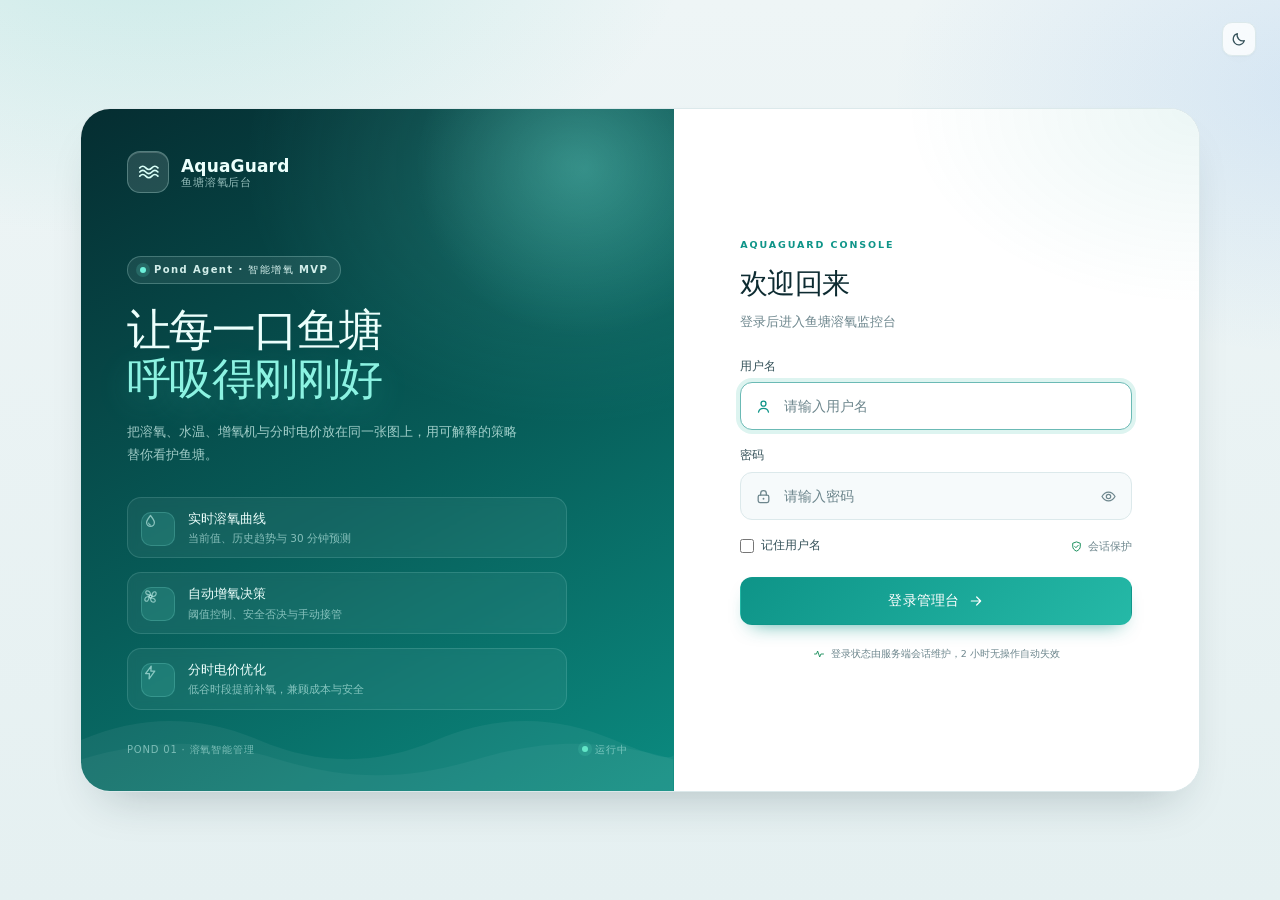
==== src/main/resources/static/login.html @ 3f02ebe0 "chore: baseline before post-login background redesign" ====
<!doctype html>
<html lang="zh-CN" data-theme="light">
<head>
  <meta charset="utf-8">
  <meta name="viewport" content="width=device-width, initial-scale=1">
  <meta name="description" content="AquaGuard 鱼塘溶氧后台管理系统登录">
  <title>登录 · AquaGuard 鱼塘溶氧后台</title>
  <link rel="icon" href="assets/favicon.svg" type="image/svg+xml">
  <link rel="stylesheet" href="assets/app.css">
  <link rel="stylesheet" href="assets/login.css">
</head>
<body class="login-body">
  <svg xmlns="http://www.w3.org/2000/svg" class="svg-sprite" aria-hidden="true">
    <symbol id="i-waves" viewBox="0 0 24 24">
      <path d="M3 7.5c2.2-2.4 4.4-2.4 6.6 0s4.4 2.4 6.6 0 4.4-2.4 6.6 0" fill="none" stroke="currentColor" stroke-width="1.8" stroke-linecap="round"/>
      <path d="M3 12c2.2-2.4 4.4-2.4 6.6 0s4.4 2.4 6.6 0 4.4-2.4 6.6 0" fill="none" stroke="currentColor" stroke-width="1.8" stroke-linecap="round"/>
      <path d="M3 16.5c2.2-2.4 4.4-2.4 6.6 0s4.4 2.4 6.6 0 4.4-2.4 6.6 0" fill="none" stroke="currentColor" stroke-width="1.8" stroke-linecap="round"/>
    </symbol>
    <symbol id="i-droplet" viewBox="0 0 24 24">
      <path d="M12 3.5c3.2 4 5.5 7 5.5 10a5.5 5.5 0 0 1-11 0c0-3 2.3-6 5.5-10Z" fill="none" stroke="currentColor" stroke-width="1.8" stroke-linejoin="round"/>
      <path d="M9.5 14.2a2.6 2.6 0 0 0 2.5 2.7" fill="none" stroke="currentColor" stroke-width="1.6" stroke-linecap="round"/>
    </symbol>
    <symbol id="i-fan" viewBox="0 0 24 24">
      <circle cx="12" cy="12" r="2" fill="none" stroke="currentColor" stroke-width="1.8"/>
      <path d="M12 10c0-4-2.2-6-4.7-6-1.9 0-2.7 2.4-1.3 4.1C7.3 9.6 9.8 10 12 10Z" fill="none" stroke="currentColor" stroke-width="1.7" stroke-linejoin="round"/>
      <path d="M14 12c4 0 6-2.2 6-4.7 0-1.9-2.4-2.7-4.1-1.3C14.4 7.3 14 9.8 14 12Z" fill="none" stroke="currentColor" stroke-width="1.7" stroke-linejoin="round"/>
      <path d="M12 14c0 4 2.2 6 4.7 6 1.9 0 2.7-2.4 1.3-4.1C16.7 14.4 14.2 14 12 14Z" fill="none" stroke="currentColor" stroke-width="1.7" stroke-linejoin="round"/>
      <path d="M10 12c-4 0-6 2.2-6 4.7 0 1.9 2.4 2.7 4.1 1.3C9.6 16.7 10 14.2 10 12Z" fill="none" stroke="currentColor" stroke-width="1.7" stroke-linejoin="round"/>
    </symbol>
    <symbol id="i-bolt" viewBox="0 0 24 24">
      <path d="M13 3 5 13.5h5.5L10 21l8-11h-5.5L13 3Z" fill="none" stroke="currentColor" stroke-width="1.8" stroke-linejoin="round"/>
    </symbol>
    <symbol id="i-shield" viewBox="0 0 24 24">
      <path d="M12 3.5 19 6v5.5c0 4.5-3 7.5-7 9-4-1.5-7-4.5-7-9V6l7-2.5Z" fill="none" stroke="currentColor" stroke-width="1.8" stroke-linejoin="round"/>
      <path d="m8.8 12 2.2 2.2 4.2-4.4" fill="none" stroke="currentColor" stroke-width="1.8" stroke-linecap="round" stroke-linejoin="round"/>
    </symbol>
    <symbol id="i-user" viewBox="0 0 24 24">
      <circle cx="12" cy="8" r="3.5" fill="none" stroke="currentColor" stroke-width="1.8"/>
      <path d="M5 20c.8-3.4 3.6-5.2 7-5.2s6.2 1.8 7 5.2" fill="none" stroke="currentColor" stroke-width="1.8" stroke-linecap="round"/>
    </symbol>
    <symbol id="i-lock" viewBox="0 0 24 24">
      <rect x="4.5" y="10" width="15" height="10.5" rx="2.4" fill="none" stroke="currentColor" stroke-width="1.8"/>
      <path d="M8 10V7.6a4 4 0 0 1 8 0V10" fill="none" stroke="currentColor" stroke-width="1.8" stroke-linecap="round"/>
      <circle cx="12" cy="15.2" r="1.3" fill="currentColor"/>
    </symbol>
    <symbol id="i-eye" viewBox="0 0 24 24">
      <path d="M2.8 12S6.3 5.8 12 5.8 21.2 12 21.2 12 17.7 18.2 12 18.2 2.8 12 2.8 12Z" fill="none" stroke="currentColor" stroke-width="1.7" stroke-linejoin="round"/>
      <circle cx="12" cy="12" r="3.1" fill="none" stroke="currentColor" stroke-width="1.7"/>
    </symbol>
    <symbol id="i-eye-off" viewBox="0 0 24 24">
      <path d="M4 4.5 20 20.5M9.7 6.2A10.6 10.6 0 0 1 12 5.8c5.7 0 9.2 6.2 9.2 6.2a17 17 0 0 1-3.1 3.7M6.4 8.1A17 17 0 0 0 2.8 12S6.3 18.2 12 18.2c1.1 0 2.1-.2 3-.6" fill="none" stroke="currentColor" stroke-width="1.7" stroke-linecap="round" stroke-linejoin="round"/>
      <path d="M9.9 10.1a3.1 3.1 0 0 0 4.1 4.2" fill="none" stroke="currentColor" stroke-width="1.7" stroke-linecap="round"/>
    </symbol>
    <symbol id="i-arrow-right" viewBox="0 0 24 24">
      <path d="M5 12h14M13 6l6 6-6 6" fill="none" stroke="currentColor" stroke-width="1.8" stroke-linecap="round" stroke-linejoin="round"/>
    </symbol>
    <symbol id="i-sun" viewBox="0 0 24 24">
      <circle cx="12" cy="12" r="4" fill="none" stroke="currentColor" stroke-width="1.8"/>
      <path d="M12 2.5v2M12 19.5v2M2.5 12h2M19.5 12h2M5.2 5.2l1.4 1.4M17.4 17.4l1.4 1.4M18.8 5.2l-1.4 1.4M6.6 17.4l-1.4 1.4" fill="none" stroke="currentColor" stroke-width="1.8" stroke-linecap="round"/>
    </symbol>
    <symbol id="i-moon" viewBox="0 0 24 24">
      <path d="M20 14.5A8.5 8.5 0 0 1 9.5 4a8.5 8.5 0 1 0 10.5 10.5Z" fill="none" stroke="currentColor" stroke-width="1.8" stroke-linejoin="round"/>
    </symbol>
    <symbol id="i-alert-triangle" viewBox="0 0 24 24">
      <path d="M12 3.8 21 20H3L12 3.8Z" fill="none" stroke="currentColor" stroke-width="1.8" stroke-linejoin="round"/>
      <path d="M12 9v5" fill="none" stroke="currentColor" stroke-width="1.9" stroke-linecap="round"/>
      <circle cx="12" cy="17" r="1.1" fill="currentColor"/>
    </symbol>
    <symbol id="i-activity" viewBox="0 0 24 24">
      <path d="M3 12h4l2.2-6 4.2 12 2.4-6H21" fill="none" stroke="currentColor" stroke-width="1.8" stroke-linecap="round" stroke-linejoin="round"/>
    </symbol>
  </svg>

  <button class="icon-btn login-theme" id="themeBtn" type="button" aria-label="切换深浅色主题" title="切换主题">
    <svg class="icon"><use href="#i-moon"></use></svg>
  </button>

  <main class="login-shell">
    <section class="login-story" aria-label="AquaGuard 系统简介">
      <div class="story-glow" aria-hidden="true"></div>
      <div class="story-bubbles" aria-hidden="true">
        <span></span><span></span><span></span><span></span><span></span>
      </div>

      <div class="story-brand">
        <div class="story-mark"><svg class="icon"><use href="#i-waves"></use></svg></div>
        <div class="story-brand-text">
          <strong>AquaGuard</strong>
          <span>鱼塘溶氧后台</span>
        </div>
      </div>

      <div class="story-copy">
        <span class="story-eyebrow"><span class="story-dot"></span>Pond Agent · 智能增氧 MVP</span>
        <h1>让每一口鱼塘<br><em>呼吸得刚刚好</em></h1>
        <p class="story-lead">把溶氧、水温、增氧机与分时电价放在同一张图上，用可解释的策略替你看护鱼塘。</p>

        <ul class="story-features">
          <li>
            <span class="feature-ico"><svg class="icon"><use href="#i-droplet"></use></svg></span>
            <div><strong>实时溶氧曲线</strong><span>当前值、历史趋势与 30 分钟预测</span></div>
          </li>
          <li>
            <span class="feature-ico"><svg class="icon"><use href="#i-fan"></use></svg></span>
            <div><strong>自动增氧决策</strong><span>阈值控制、安全否决与手动接管</span></div>
          </li>
          <li>
            <span class="feature-ico"><svg class="icon"><use href="#i-bolt"></use></svg></span>
            <div><strong>分时电价优化</strong><span>低谷时段提前补氧，兼顾成本与安全</span></div>
          </li>
        </ul>
      </div>

      <div class="story-foot">
        <span>POND 01 · 溶氧智能管理</span>
        <span class="story-status"><span class="dot"></span>运行中</span>
      </div>

      <svg class="story-wave" viewBox="0 0 600 160" preserveAspectRatio="none" aria-hidden="true">
        <path d="M0 92c60-34 120-34 180 0s120 34 180 0 120-34 180 0 60 20 60 20v48H0Z" fill="rgba(255,255,255,0.055)"/>
        <path d="M0 118c70-28 130-28 200 0s130 28 200 0 130-28 200 0v42H0Z" fill="rgba(255,255,255,0.045)"/>
      </svg>
    </section>

    <section class="login-panel" aria-label="登录表单">
      <div class="login-card">
        <div class="login-card-head">
          <div class="login-mini-mark"><svg class="icon"><use href="#i-waves"></use></svg></div>
          <span class="login-eyebrow">AQUAGUARD CONSOLE</span>
          <h2>欢迎回来</h2>
          <p>登录后进入鱼塘溶氧监控台</p>
        </div>

        <div class="login-alert" id="loginAlert" role="alert" hidden>
          <svg class="icon" aria-hidden="true"><use href="#i-alert-triangle"></use></svg>
          <span id="loginAlertText"></span>
        </div>

        <form id="loginForm" novalidate>
          <label class="login-field" for="username">
            <span class="login-label">用户名</span>
            <span class="login-input">
              <svg class="icon" aria-hidden="true"><use href="#i-user"></use></svg>
              <input id="username" name="username" type="text" maxlength="32"
                     autocomplete="username" placeholder="请输入用户名" spellcheck="false" required>
            </span>
          </label>

          <label class="login-field" for="password">
            <span class="login-label">密码</span>
            <span class="login-input">
              <svg class="icon" aria-hidden="true"><use href="#i-lock"></use></svg>
              <input id="password" name="password" type="password" maxlength="64"
                     autocomplete="current-password" placeholder="请输入密码" required>
              <button class="pwd-toggle" id="pwdToggle" type="button"
                      aria-label="显示密码" aria-pressed="false" title="显示密码">
                <svg class="icon"><use href="#i-eye"></use></svg>
              </button>
            </span>
          </label>

          <div class="login-options">
            <label class="login-remember">
              <input id="rememberUser" type="checkbox">
              <span>记住用户名</span>
            </label>
            <span class="login-secure"><svg class="icon"><use href="#i-shield"></use></svg>会话保护</span>
          </div>

          <button class="btn primary login-submit" id="loginBtn" type="submit">
            <span class="login-submit-text">登录管理台</span>
            <svg class="icon login-submit-arrow" aria-hidden="true"><use href="#i-arrow-right"></use></svg>
          </button>
        </form>

        <p class="login-foot">
          <svg class="icon"><use href="#i-activity"></use></svg>
          登录状态由服务端会话维护，2 小时无操作自动失效
        </p>
      </div>
    </section>
  </main>

  <script src="assets/api.js"></script>
  <script src="assets/ui.js"></script>
  <script src="assets/login.js"></script>
</body>
</html>
---- src/main/resources/static/assets/app.css ----
/* ==========================================================================
   AquaGuard · 鱼塘溶氧后台管理系统
   自包含样式：无外部字体 / 图标库依赖
   ========================================================================== */

:root {
  --bg: #eef5f6;
  --bg-deep: #e5f0f1;
  --surface: #ffffff;
  --surface-2: #f6fafb;
  --surface-3: #edf5f6;
  --border: #dce9eb;
  --border-strong: #c9dde0;
  --ink: #0d2b31;
  --ink-2: #35525a;
  --muted: #6d868d;
  --primary: #0e9488;
  --primary-strong: #08766c;
  --primary-soft: #ddf4f0;
  --accent: #25b9a7;
  --on-primary: #ffffff;
  --info: #2f7fe0;
  --info-soft: #e5effd;
  --success: #178d5a;
  --success-soft: #e2f5ea;
  --warning: #c97b0c;
  --warning-soft: #fdf0d9;
  --danger: #d33b3b;
  --danger-soft: #fde8e8;
  --violet: #6d63e0;
  --violet-soft: #ecebfd;
  --topbar: rgba(238, 245, 246, 0.84);
  --shadow-sm: 0 1px 2px rgba(13, 43, 49, 0.04), 0 8px 22px -14px rgba(13, 43, 49, 0.18);
  --shadow-md: 0 24px 48px -24px rgba(13, 43, 49, 0.28);
  --radius-lg: 20px;
  --radius-md: 14px;
  --radius-sm: 10px;
  --sidebar-w: 248px;
  --chart-grid: #e6eff0;
  --chart-axis: #8ba4aa;
  --chart-history: #0f9f92;
  --chart-history-fill: rgba(15, 159, 146, 0.16);
  --chart-prediction: #4b7bec;
  --chart-floor: #df5252;
  --chart-on: #dd9a2e;
  --chart-off: #2a9f70;
  --chart-now: #103a41;
  --aerator-band: rgba(15, 159, 146, 0.07);
  --price-peak: #df5252;
  --price-flat: #dd9a2e;
  --price-valley: #2a9f70;
  font-synthesis: none;
}

[data-theme="dark"] {
  --bg: #06171c;
  --bg-deep: #041216;
  --surface: #0c242a;
  --surface-2: #102c33;
  --surface-3: #14343c;
  --border: #1c3a42;
  --border-strong: #274952;
  --ink: #e7f3f4;
  --ink-2: #b8d0d4;
  --muted: #8daab0;
  --primary: #31c4b3;
  --primary-strong: #63ded0;
  --primary-soft: rgba(49, 196, 179, 0.14);
  --accent: #46d8c5;
  --on-primary: #04231f;
  --info: #7aa6ff;
  --info-soft: rgba(79, 124, 236, 0.16);
  --success: #48cf8c;
  --success-soft: rgba(56, 190, 123, 0.14);
  --warning: #f0b04a;
  --warning-soft: rgba(224, 158, 44, 0.15);
  --danger: #f47171;
  --danger-soft: rgba(226, 82, 82, 0.16);
  --violet: #a89eff;
  --violet-soft: rgba(115, 103, 232, 0.18);
  --topbar: rgba(6, 23, 28, 0.82);
  --shadow-sm: 0 1px 2px rgba(0, 0, 0, 0.2), 0 10px 26px -16px rgba(0, 0, 0, 0.7);
  --shadow-md: 0 26px 52px -24px rgba(0, 0, 0, 0.85);
  --chart-grid: #1a363d;
  --chart-axis: #6f8d94;
  --chart-history: #3ac9b8;
  --chart-history-fill: rgba(58, 201, 184, 0.18);
  --chart-prediction: #7ea5ff;
  --chart-floor: #f47171;
  --chart-on: #f1b85a;
  --chart-off: #4dd696;
  --chart-now: #d8ecee;
  --aerator-band: rgba(58, 201, 184, 0.08);
  --price-peak: #f47171;
  --price-flat: #f1b85a;
  --price-valley: #4dd696;
}

* { box-sizing: border-box; }

html { scroll-behavior: smooth; }

body {
  margin: 0;
  min-height: 100vh;
  color: var(--ink);
  background:
    radial-gradient(1100px 520px at 8% -12%, rgba(37, 185, 167, 0.14), transparent 62%),
    radial-gradient(900px 480px at 108% 4%, rgba(47, 127, 224, 0.09), transparent 58%),
    var(--bg);
  font-family: "Inter", "Segoe UI", "PingFang SC", "Hiragino Sans GB", "Microsoft YaHei", system-ui, sans-serif;
  font-size: 14px;
  line-height: 1.55;
  -webkit-font-smoothing: antialiased;
  text-rendering: optimizeLegibility;
}

[data-theme="dark"] body {
  background:
    radial-gradient(1100px 540px at 6% -14%, rgba(49, 196, 179, 0.14), transparent 60%),
    radial-gradient(900px 480px at 108% 2%, rgba(78, 111, 220, 0.12), transparent 58%),
    var(--bg);
}

h1, h2, h3, h4, p { margin: 0; }
a { color: inherit; }
button, input, select, textarea { font: inherit; color: inherit; }
button { cursor: pointer; }

.svg-sprite { position: absolute; width: 0; height: 0; overflow: hidden; }
.icon { width: 18px; height: 18px; flex: none; display: block; }

::selection { background: var(--primary-soft); color: var(--primary-strong); }

:focus-visible {
  outline: 2px solid var(--primary);
  outline-offset: 2px;
}

/* --------------------------------------------------------------------------
   布局：侧边栏 / 顶栏 / 页面
   -------------------------------------------------------------------------- */

.app { min-height: 100vh; }

.main {
  margin-left: var(--sidebar-w);
  min-height: 100vh;
  display: flex;
  flex-direction: column;
}

.sidebar {
  position: fixed;
  inset: 0 auto 0 0;
  z-index: 40;
  width: var(--sidebar-w);
  display: flex;
  flex-direction: column;
  padding: 22px 15px 18px;
  color: #c8e2e5;
  background:
    radial-gradient(420px 260px at 16% 0%, rgba(37, 185, 167, 0.22), transparent 62%),
    linear-gradient(180deg, #072c34 0%, #082229 55%, #061b21 100%);
  border-right: 1px solid rgba(255, 255, 255, 0.05);
  overflow: hidden;
}

.sidebar::after {
  content: "";
  position: absolute;
  left: -70px;
  right: -70px;
  bottom: -150px;
  height: 260px;
  border-radius: 50%;
  background: radial-gradient(closest-side, rgba(37, 185, 167, 0.16), transparent);
  pointer-events: none;
}

.brand {
  display: flex;
  align-items: center;
  gap: 11px;
  padding: 0 8px 20px;
}

.brand-mark {
  width: 42px;
  height: 42px;
  border-radius: 13px;
  display: grid;
  place-items: center;
  color: #062b31;
  background: linear-gradient(140deg, #67e5d5, #17b9a5 55%, #08867e);
  box-shadow: 0 12px 24px -12px rgba(37, 185, 167, 0.85), inset 0 1px 0 rgba(255, 255, 255, 0.45);
}

.brand-mark .icon { width: 24px; height: 24px; }

.brand-text { display: flex; flex-direction: column; line-height: 1.25; }
.brand-text strong { font-size: 16px; letter-spacing: 0.01em; color: #f2fcfd; }
.brand-text span { font-size: 11px; color: #7fa4ab; letter-spacing: 0.08em; }

.pond-chip {
  display: flex;
  align-items: center;
  gap: 10px;
  margin: 0 4px 20px;
  padding: 11px 12px;
  border-radius: 13px;
  background: rgba(255, 255, 255, 0.055);
  border: 1px solid rgba(255, 255, 255, 0.07);
}

.pond-chip > div { display: flex; flex-direction: column; min-width: 0; line-height: 1.35; }
.pond-chip strong { font-size: 12.5px; color: #eafafa; font-weight: 650; }
.pond-chip span:last-child { font-size: 10.5px; color: #7fa4ab; }

.pond-pulse {
  width: 8px;
  height: 8px;
  flex: none;
  border-radius: 50%;
  background: #3ee0c7;
  box-shadow: 0 0 0 4px rgba(62, 224, 199, 0.13);
  animation: breathe 2.6s ease-in-out infinite;
}

.nav { display: flex; flex-direction: column; gap: 3px; }
.nav-label {
  padding: 15px 12px 6px;
  font-size: 10px;
  font-weight: 700;
  letter-spacing: 0.18em;
  text-transform: uppercase;
  color: #5f858c;
}
.nav-label:first-child { padding-top: 2px; }

.nav-item {
  position: relative;
  display: flex;
  align-items: center;
  gap: 11px;
  padding: 9px 12px;
  border-radius: 11px;
  color: #a7c7cc;
  font-size: 13px;
  font-weight: 550;
  text-decoration: none;
  transition: background 0.18s ease, color 0.18s ease, transform 0.18s ease;
}

.nav-item .icon { width: 17px; height: 17px; opacity: 0.9; }

.nav-item:hover { background: rgba(255, 255, 255, 0.055); color: #f0fbfc; }

.nav-item.active {
  color: #ffffff;
  background: linear-gradient(90deg, rgba(37, 185, 167, 0.26), rgba(37, 185, 167, 0.07));
  box-shadow: inset 0 0 0 1px rgba(82, 226, 208, 0.13);
}

.nav-item.active::before {
  content: "";
  position: absolute;
  left: -15px;
  top: 50%;
  width: 3px;
  height: 20px;
  border-radius: 0 4px 4px 0;
  background: linear-gradient(180deg, #5be7d6, #10a496);
  transform: translateY(-50%);
  box-shadow: 0 0 12px rgba(91, 231, 214, 0.7);
}

.nav-badge {
  margin-left: auto;
  min-width: 20px;
  padding: 1px 6px;
  border-radius: 999px;
  background: #e25353;
  color: #fff;
  font-size: 10px;
  font-weight: 800;
  text-align: center;
  line-height: 18px;
  box-shadow: 0 4px 10px -4px rgba(226, 83, 83, 0.9);
}

.sidebar-foot {
  margin-top: auto;
  padding: 18px 8px 0;
  display: flex;
  flex-direction: column;
  gap: 12px;
}

.sidebar-note {
  display: flex;
  gap: 9px;
  align-items: flex-start;
  padding: 11px;
  border-radius: 12px;
  background: rgba(255, 255, 255, 0.04);
  border: 1px solid rgba(255, 255, 255, 0.06);
  color: #7fa4ab;
  font-size: 10.5px;
  line-height: 1.5;
}
.sidebar-note .icon { width: 15px; height: 15px; color: #3ec7b6; margin-top: 1px; }

.version { color: #52747b; font-size: 10px; letter-spacing: 0.06em; padding-left: 2px; }

.sidebar-scrim {
  position: fixed;
  inset: 0;
  z-index: 35;
  background: rgba(3, 18, 22, 0.55);
  backdrop-filter: blur(2px);
}

.topbar {
  position: sticky;
  top: 0;
  z-index: 30;
  display: flex;
  align-items: center;
  gap: 16px;
  min-height: 64px;
  padding: 12px 28px;
  background: var(--topbar);
  backdrop-filter: blur(18px) saturate(1.2);
  border-bottom: 1px solid var(--border);
}

.menu-btn { display: none; }

.topbar-loc { display: flex; flex-direction: column; gap: 1px; min-width: 0; }
.topbar-eyebrow {
  font-size: 9.5px;
  font-weight: 800;
  letter-spacing: 0.2em;
  color: var(--primary);
  line-height: 1.2;
}
.topbar-loc strong { font-size: 14px; font-weight: 650; letter-spacing: -0.005em; white-space: nowrap; }

.topbar-status {
  margin-left: auto;
  display: flex;
  align-items: center;
  gap: 8px;
  min-width: 0;
}

.conn-pill,
.top-pill {
  display: inline-flex;
  align-items: center;
  gap: 7px;
  height: 32px;
  padding: 0 11px;
  border-radius: 999px;
  border: 1px solid var(--border);
  background: color-mix(in srgb, var(--surface) 82%, transparent);
  color: var(--ink-2);
  font-size: 11.5px;
  font-weight: 600;
  white-space: nowrap;
}

.conn-pill .dot,
.top-pill .dot {
  width: 7px;
  height: 7px;
  border-radius: 50%;
  background: var(--muted);
  transition: background 0.2s, box-shadow 0.2s;
}

.conn-pill.online .dot {
  background: var(--success);
  box-shadow: 0 0 0 4px var(--success-soft);
  animation: breathe 2.4s ease-in-out infinite;
}
.conn-pill.offline { border-color: color-mix(in srgb, var(--danger) 35%, var(--border)); color: var(--danger); }
.conn-pill.offline .dot { background: var(--danger); box-shadow: 0 0 0 4px var(--danger-soft); }

.top-pill .icon { width: 14px; height: 14px; color: var(--muted); }
.top-pill.aerator.on .dot { background: var(--primary); box-shadow: 0 0 0 4px var(--primary-soft); }
.top-pill.aerator.off .dot { background: var(--muted); box-shadow: none; }
.top-pill.paused { color: var(--warning); border-color: color-mix(in srgb, var(--warning) 28%, var(--border)); }

.operator-field {
  display: flex;
  align-items: center;
  gap: 7px;
  height: 32px;
  padding: 0 4px 0 10px;
  border-radius: 999px;
  border: 1px solid var(--border);
  background: color-mix(in srgb, var(--surface) 82%, transparent);
}
.operator-field .icon { width: 14px; height: 14px; color: var(--muted); }
.operator-field input {
  width: 74px;
  height: 24px;
  border: 0;
  outline: none;
  background: transparent;
  font-size: 11.5px;
  font-weight: 650;
  color: var(--ink);
}

.user-chip {
  display: flex;
  align-items: center;
  gap: 8px;
  height: 34px;
  max-width: 168px;
  padding: 0 10px 0 5px;
  border-radius: 999px;
  border: 1px solid var(--border);
  background: color-mix(in srgb, var(--surface) 82%, transparent);
}

.user-avatar {
  display: grid;
  place-items: center;
  flex: none;
  width: 24px;
  height: 24px;
  border-radius: 50%;
  background: linear-gradient(135deg, var(--primary), var(--accent));
  color: #fff;
  font-size: 10.5px;
  font-weight: 800;
  letter-spacing: 0.02em;
  box-shadow: 0 2px 6px -2px color-mix(in srgb, var(--primary) 70%, transparent);
}

.user-meta {
  display: flex;
  flex-direction: column;
  min-width: 0;
  line-height: 1.16;
}

.user-meta strong {
  font-size: 11px;
  font-weight: 700;
  color: var(--ink);
  overflow: hidden;
  text-overflow: ellipsis;
  white-space: nowrap;
}

.user-meta span {
  font-size: 9px;
  font-weight: 600;
  color: var(--muted);
  letter-spacing: 0.02em;
  overflow: hidden;
  text-overflow: ellipsis;
  white-space: nowrap;
}

.logout-btn:hover {
  color: var(--danger);
  border-color: color-mix(in srgb, var(--danger) 35%, var(--border));
  background: var(--danger-soft);
}

.icon-btn {
  display: inline-grid;
  place-items: center;
  width: 34px;
  height: 34px;
  border-radius: 10px;
  border: 1px solid var(--border);
  background: color-mix(in srgb, var(--surface) 82%, transparent);
  color: var(--ink-2);
  transition: background 0.16s, color 0.16s, transform 0.16s, border-color 0.16s;
}
.icon-btn:hover { background: var(--surface); color: var(--primary-strong); border-color: var(--border-strong); transform: translateY(-1px); }
.icon-btn .icon { width: 16px; height: 16px; }

.pages {
  width: 100%;
  max-width: 1520px;
  margin: 0 auto;
  padding: 26px 28px 48px;
  flex: 1;
}

.view { display: none; animation: viewIn 0.28s ease both; }
.view.active { display: block; }

/* --------------------------------------------------------------------------
   通用组件
   -------------------------------------------------------------------------- */

.icon { vertical-align: middle; }
.muted { color: var(--muted); }
.tiny { font-size: 11px; }
.small { font-size: 12px; }
.full { width: 100%; }
.dot-sep { color: var(--border-strong); padding: 0 4px; }

.text-link {
  display: inline-flex;
  align-items: center;
  gap: 3px;
  font-size: 11.5px;
  font-weight: 650;
  color: var(--primary-strong);
  text-decoration: none;
  white-space: nowrap;
}
.text-link:hover { text-decoration: underline; text-underline-offset: 3px; }

.eyebrow {
  display: inline-flex;
  align-items: center;
  gap: 7px;
  font-size: 10px;
  font-weight: 800;
  letter-spacing: 0.18em;
  text-transform: uppercase;
  color: var(--primary);
  margin-bottom: 7px;
}
.eyebrow::before {
  content: "";
  width: 18px;
  height: 1.5px;
  border-radius: 2px;
  background: linear-gradient(90deg, var(--primary), transparent);
}

.page-head {
  display: flex;
  align-items: flex-end;
  justify-content: space-between;
  gap: 18px;
  flex-wrap: wrap;
  margin-bottom: 20px;
}

.page-head h1 {
  font-size: clamp(22px, 2.4vw, 28px);
  font-weight: 720;
  letter-spacing: -0.025em;
  line-height: 1.18;
}

.page-sub { margin-top: 5px; color: var(--muted); font-size: 12.5px; }

.page-actions { display: flex; align-items: center; gap: 9px; flex-wrap: wrap; }

.inline-field { display: inline-flex; align-items: center; gap: 7px; font-size: 11.5px; color: var(--muted); }
.mini-field { display: inline-flex; align-items: center; gap: 6px; font-size: 11px; color: var(--muted); white-space: nowrap; }

.card {
  background: var(--surface);
  border: 1px solid var(--border);
  border-radius: var(--radius-lg);
  box-shadow: var(--shadow-sm);
  padding: 20px;
  min-width: 0;
}

.card-head {
  display: flex;
  align-items: flex-start;
  justify-content: space-between;
  gap: 14px;
  margin-bottom: 15px;
}
.card-head h3, .card h3 { font-size: 14px; font-weight: 680; letter-spacing: -0.005em; }
.card-head p { margin-top: 2px; color: var(--muted); font-size: 11.5px; }
.card-title { min-width: 0; }

.loading-card,
.error-card {
  display: grid;
  place-items: center;
  gap: 12px;
  min-height: 260px;
  padding: 32px;
  text-align: center;
  color: var(--muted);
  background: var(--surface);
  border: 1px solid var(--border);
  border-radius: var(--radius-lg);
  box-shadow: var(--shadow-sm);
  font-size: 13px;
}
.error-card { color: var(--danger); }
.spinner {
  width: 26px;
  height: 26px;
  border-radius: 50%;
  border: 2.5px solid var(--border);
  border-top-color: var(--primary);
  animation: spin 0.8s linear infinite;
}
.spinner-sm {
  width: 13px;
  height: 13px;
  border-width: 2px;
  border-top-color: currentColor;
  opacity: 0.85;
}

/* Badge */
.badge {
  display: inline-flex;
  align-items: center;
  gap: 5px;
  padding: 2.5px 8px;
  border-radius: 999px;
  font-size: 10.5px;
  font-weight: 750;
  letter-spacing: 0.01em;
  line-height: 1.5;
  white-space: nowrap;
}
.badge.neutral { background: var(--surface-3); color: var(--muted); }
.badge.good { background: var(--success-soft); color: var(--success); }
.badge.warn { background: var(--warning-soft); color: var(--warning); }
.badge.danger { background: var(--danger-soft); color: var(--danger); }
.badge.info { background: var(--info-soft); color: var(--info); }
.badge.violet { background: var(--violet-soft); color: var(--violet); }
.badge.peak { background: color-mix(in srgb, var(--price-peak) 14%, transparent); color: var(--price-peak); }
.badge.flat { background: color-mix(in srgb, var(--price-flat) 15%, transparent); color: var(--price-flat); }
.badge.valley { background: color-mix(in srgb, var(--price-valley) 14%, transparent); color: var(--price-valley); }

/* Buttons */
.btn {
  display: inline-flex;
  align-items: center;
  justify-content: center;
  gap: 7px;
  min-height: 36px;
  padding: 8px 14px;
  border-radius: var(--radius-sm);
  border: 1px solid transparent;
  background: transparent;
  color: var(--ink-2);
  font-size: 12.5px;
  font-weight: 680;
  line-height: 1;
  text-decoration: none;
  white-space: nowrap;
  transition: background 0.16s, border-color 0.16s, color 0.16s, transform 0.16s, box-shadow 0.16s;
}
.btn .icon { width: 15px; height: 15px; }
.btn:hover { transform: translateY(-1px); }
.btn:active { transform: translateY(0); }
.btn:disabled { opacity: 0.55; cursor: not-allowed; transform: none !important; box-shadow: none; }

.btn.primary {
  color: var(--on-primary);
  background: linear-gradient(135deg, var(--primary), var(--accent));
  box-shadow: 0 10px 20px -12px color-mix(in srgb, var(--primary) 85%, transparent);
}
.btn.primary:hover { filter: brightness(1.045); box-shadow: 0 12px 24px -12px color-mix(in srgb, var(--primary) 90%, transparent); }

.btn.ghost { background: var(--surface); border-color: var(--border-strong); color: var(--ink-2); }
.btn.ghost:hover { border-color: var(--primary); color: var(--primary-strong); }

.btn.soft { background: var(--primary-soft); color: var(--primary-strong); }
.btn.soft:hover { background: color-mix(in srgb, var(--primary-soft) 70%, var(--primary) 8%); }

.btn.danger { background: var(--danger); color: #fff; }
.btn.danger:hover { filter: brightness(1.03); }
.btn.danger-ghost { background: var(--danger-soft); color: var(--danger); }
.btn.danger-ghost:hover { border-color: color-mix(in srgb, var(--danger) 30%, transparent); }

.btn.sm { min-height: 29px; padding: 5px 9px; font-size: 11px; border-radius: 8px; }
.btn.sm .icon { width: 13px; height: 13px; }
.btn.lg { min-height: 44px; padding: 11px 20px; font-size: 13.5px; border-radius: 12px; }

/* Inputs */
.field { display: flex; flex-direction: column; gap: 6px; min-width: 0; }
.field > label, .field > span:first-child {
  font-size: 11.5px;
  font-weight: 680;
  color: var(--ink-2);
}
.field-hint { font-size: 10.5px; color: var(--muted); line-height: 1.5; }
.field-hint.error { color: var(--danger); font-weight: 600; }

.input {
  width: 100%;
  height: 38px;
  padding: 0 11px;
  border: 1px solid var(--border-strong);
  border-radius: var(--radius-sm);
  background: var(--surface);
  color: var(--ink);
  font-size: 12.5px;
  outline: none;
  transition: border-color 0.16s, box-shadow 0.16s, background 0.16s;
}
.input:hover { border-color: color-mix(in srgb, var(--primary) 38%, var(--border-strong)); }
.input:focus { border-color: var(--primary); box-shadow: 0 0 0 3px var(--primary-soft); }
.input:disabled { background: var(--surface-3); color: var(--muted); cursor: not-allowed; }
.input.compact { height: 31px; padding: 0 9px; font-size: 11.5px; border-radius: 8px; }
select.input {
  appearance: none;
  padding-right: 30px;
  background-image: linear-gradient(45deg, transparent 50%, var(--muted) 50%), linear-gradient(135deg, var(--muted) 50%, transparent 50%);
  background-position: calc(100% - 15px) 13px, calc(100% - 10px) 13px;
  background-size: 5px 5px, 5px 5px;
  background-repeat: no-repeat;
}
select.input.compact { background-position: calc(100% - 15px) 12px, calc(100% - 10px) 12px; }
textarea.input { height: auto; min-height: 90px; padding: 10px 11px; resize: vertical; }

.input-row { display: flex; gap: 8px; align-items: stretch; }
.input-row .input { flex: 1; min-width: 0; }

.form-grid { display: grid; grid-template-columns: repeat(2, minmax(0, 1fr)); gap: 15px 16px; }
.form-actions {
  display: flex;
  align-items: center;
  justify-content: flex-end;
  gap: 9px;
  margin-top: 20px;
  padding-top: 16px;
  border-top: 1px solid var(--border);
}

.switch-row {
  display: flex;
  align-items: center;
  justify-content: space-between;
  gap: 18px;
  padding: 13px 15px;
  border: 1px solid var(--border);
  border-radius: var(--radius-md);
  background: var(--surface-2);
}
.switch-row strong { display: block; font-size: 12.5px; }
.switch-row p { margin-top: 2px; color: var(--muted); font-size: 10.5px; }

.switch {
  position: relative;
  flex: none;
  width: 44px;
  height: 24px;
  padding: 0;
  border: 0;
  border-radius: 999px;
  background: var(--border-strong);
  transition: background 0.2s ease;
}
.switch::after {
  content: "";
  position: absolute;
  top: 3px;
  left: 3px;
  width: 18px;
  height: 18px;
  border-radius: 50%;
  background: #fff;
  box-shadow: 0 1px 3px rgba(0, 0, 0, 0.22);
  transition: transform 0.2s ease;
}
.switch[aria-checked="true"] { background: var(--primary); }
.switch[aria-checked="true"]::after { transform: translateX(20px); }

.segmented {
  display: inline-flex;
  align-items: center;
  gap: 2px;
  padding: 3px;
  border: 1px solid var(--border);
  border-radius: var(--radius-sm);
  background: var(--surface-3);
}
.segmented button {
  min-width: 38px;
  padding: 5px 9px;
  border: 0;
  border-radius: 7px;
  background: transparent;
  color: var(--muted);
  font-size: 11.5px;
  font-weight: 680;
  line-height: 1.4;
  transition: background 0.15s, color 0.15s, box-shadow 0.15s;
}
.segmented button:hover { color: var(--ink-2); }
.segmented button.active {
  background: var(--surface);
  color: var(--primary-strong);
  box-shadow: 0 1px 4px rgba(13, 43, 49, 0.12);
}
.segmented.wrap { display: flex; flex-wrap: wrap; width: 100%; }
.segmented.wrap button { flex: 1 0 auto; }

.chip {
  display: inline-flex;
  align-items: center;
  gap: 5px;
  min-height: 29px;
  padding: 5px 10px;
  border: 1px solid var(--border);
  border-radius: 999px;
  background: var(--surface);
  color: var(--muted);
  font-size: 11px;
  font-weight: 650;
  transition: all 0.15s;
}
.chip:hover { border-color: var(--border-strong); color: var(--ink-2); }
.chip.active {
  border-color: color-mix(in srgb, var(--primary) 40%, transparent);
  background: var(--primary-soft);
  color: var(--primary-strong);
}

/* --------------------------------------------------------------------------
   总览：指标卡
   -------------------------------------------------------------------------- */

.metrics {
  display: grid;
  grid-template-columns: repeat(4, minmax(0, 1fr));
  gap: 15px;
  margin-bottom: 16px;
}

.metric-card {
  position: relative;
  overflow: hidden;
  min-height: 152px;
  padding: 17px 18px 15px;
  border: 1px solid var(--border);
  border-radius: var(--radius-lg);
  background: var(--surface);
  box-shadow: var(--shadow-sm);
}
.metric-card::before {
  content: "";
  position: absolute;
  top: -56px;
  right: -56px;
  width: 150px;
  height: 150px;
  border-radius: 50%;
  background: radial-gradient(closest-side, var(--tone-soft, var(--primary-soft)), transparent 72%);
  opacity: 0.9;
  pointer-events: none;
}
.metric-card::after {
  content: "";
  position: absolute;
  left: 18px;
  right: 18px;
  bottom: 0;
  height: 2px;
  border-radius: 2px 2px 0 0;
  background: linear-gradient(90deg, var(--tone, var(--primary)), transparent);
  opacity: 0.65;
}
.metric-card[data-tone="aqua"] { --tone: var(--primary); --tone-soft: var(--primary-soft); }
.metric-card[data-tone="amber"] { --tone: #e09a2c; --tone-soft: var(--warning-soft); }
.metric-card[data-tone="blue"] { --tone: var(--info); --tone-soft: var(--info-soft); }
.metric-card[data-tone="violet"] { --tone: var(--violet); --tone-soft: var(--violet-soft); }

.metric-head {
  position: relative;
  z-index: 1;
  display: flex;
  align-items: center;
  justify-content: space-between;
  gap: 10px;
  color: var(--muted);
  font-size: 11.5px;
  font-weight: 650;
}
.metric-ico {
  display: grid;
  place-items: center;
  width: 30px;
  height: 30px;
  border-radius: 9px;
  background: var(--tone-soft);
  color: var(--tone);
}
.metric-ico .icon { width: 16px; height: 16px; }

.metric-value {
  position: relative;
  z-index: 1;
  display: flex;
  align-items: baseline;
  gap: 6px;
  margin-top: 8px;
  font-size: clamp(28px, 3vw, 36px);
  font-weight: 730;
  letter-spacing: -0.04em;
  line-height: 1.1;
  font-variant-numeric: tabular-nums;
}
.metric-value small { font-size: 11px; font-weight: 600; color: var(--muted); letter-spacing: 0; }
.metric-text { font-size: clamp(20px, 2.2vw, 26px); letter-spacing: -0.02em; }
.metric-time { font-size: clamp(26px, 2.8vw, 33px); }

.metric-foot {
  position: relative;
  z-index: 1;
  display: flex;
  align-items: center;
  justify-content: space-between;
  gap: 8px;
  margin-top: 9px;
  font-size: 10.5px;
  min-width: 0;
}
.metric-foot .muted { overflow: hidden; text-overflow: ellipsis; white-space: nowrap; }

.do-meter {
  position: relative;
  height: 7px;
  margin-top: 13px;
  border-radius: 999px;
  background: var(--surface-3);
}
.do-meter-track {
  position: absolute;
  inset: 0;
  border-radius: inherit;
  overflow: hidden;
  opacity: 0.9;
}
.do-meter-dot {
  position: absolute;
  top: 50%;
  width: 13px;
  height: 13px;
  border-radius: 50%;
  border: 3px solid var(--surface);
  transform: translate(-50%, -50%);
  box-shadow: 0 0 0 1px var(--border-strong), 0 3px 8px rgba(13, 43, 49, 0.2);
  transition: left 0.5s cubic-bezier(0.22, 1, 0.36, 1), background 0.25s;
  z-index: 2;
  background: var(--primary);
}
.do-meter-tick {
  position: absolute;
  top: -2px;
  bottom: -2px;
  width: 1.5px;
  border-radius: 2px;
  background: var(--surface);
  opacity: 0.95;
  z-index: 1;
}

/* --------------------------------------------------------------------------
   总览：图表与侧栏
   -------------------------------------------------------------------------- */

.overview-grid {
  display: grid;
  grid-template-columns: minmax(0, 1.95fr) minmax(300px, 0.85fr);
  gap: 16px;
  align-items: stretch;
}

.chart-card { display: flex; flex-direction: column; min-height: 520px; }

.chart-controls { display: flex; align-items: center; gap: 7px; flex-wrap: wrap; justify-content: flex-end; }

.chart-legend {
  display: flex;
  align-items: center;
  gap: 14px;
  flex-wrap: wrap;
  margin: -2px 0 10px;
  color: var(--muted);
  font-size: 10.5px;
}
.lg { display: inline-flex; align-items: center; gap: 5px; white-space: nowrap; }
.lg .line { display: inline-block; width: 16px; height: 2.5px; border-radius: 2px; background: var(--muted); }
.lg .line.history { background: var(--chart-history); }
.lg .line.prediction { background: repeating-linear-gradient(90deg, var(--chart-prediction) 0 4px, transparent 4px 7px); }
.lg .line.floor { background: var(--chart-floor); height: 1.5px; }
.lg .line.on { background: var(--chart-on); height: 1.5px; }
.lg .line.off { background: var(--chart-off); height: 1.5px; }
.lg .swatch { display: inline-block; width: 12px; height: 10px; border-radius: 3px; background: var(--aerator-band); border: 1px solid color-mix(in srgb, var(--chart-history) 22%, transparent); }

.chart-wrap {
  position: relative;
  flex: 1;
  min-height: 330px;
  width: 100%;
}
.chart-wrap canvas { display: block; width: 100%; height: 100%; }

.chart-tooltip {
  position: absolute;
  z-index: 6;
  min-width: 128px;
  padding: 8px 10px;
  border-radius: 9px;
  background: var(--ink);
  color: #fff;
  font-size: 10.5px;
  line-height: 1.55;
  white-space: nowrap;
  pointer-events: none;
  opacity: 0;
  transform: translate(-50%, calc(-100% - 12px));
  transition: opacity 0.12s ease;
  box-shadow: 0 12px 26px -12px rgba(0, 0, 0, 0.5);
}
[data-theme="dark"] .chart-tooltip { background: #e9f6f7; color: #072b33; }
.chart-tooltip.show { opacity: 1; }
.chart-tooltip .tip-time { font-weight: 750; margin-bottom: 2px; }
.chart-tooltip .tip-row { display: flex; align-items: center; gap: 5px; }
.chart-tooltip .tip-dot { width: 6px; height: 6px; border-radius: 50%; background: currentColor; }
.chart-tooltip .tip-muted { opacity: 0.62; }

.chart-empty {
  position: absolute;
  inset: 0;
  display: grid;
  place-items: center;
  color: var(--muted);
  font-size: 12px;
  pointer-events: none;
}
.chart-empty[hidden] { display: none; }

.chart-note {
  display: flex;
  gap: 7px;
  align-items: flex-start;
  margin-top: 9px;
  padding-top: 10px;
  border-top: 1px dashed var(--border);
  color: var(--muted);
  font-size: 10.5px;
  line-height: 1.5;
}
.chart-note .icon { width: 13px; height: 13px; margin-top: 1px; color: var(--primary); }

.side-stack { display: grid; gap: 16px; grid-template-rows: auto auto 1fr; }

.quick-card { display: flex; flex-direction: column; }
.quick-card .card-head { margin-bottom: 10px; }

.quick-clock { display: flex; align-items: baseline; gap: 9px; flex-wrap: wrap; }
.quick-time {
  font-size: 33px;
  font-weight: 730;
  letter-spacing: -0.045em;
  line-height: 1;
  font-variant-numeric: tabular-nums;
}
.quick-date { color: var(--muted); font-size: 11px; }

.quick-row { display: flex; align-items: center; justify-content: space-between; gap: 8px; margin: 10px 0 12px; }
.quick-speed { color: var(--muted); font-size: 10.5px; }
.quick-speed strong { color: var(--ink-2); font-size: 12px; }

.quick-actions { display: flex; align-items: center; justify-content: space-between; gap: 8px; flex-wrap: wrap; }
.quick-actions .btn { flex: 1 1 auto; }
.quick-actions .segmented { flex: 0 1 auto; }

.aerator-state { display: flex; align-items: center; gap: 12px; margin: 4px 0 13px; }
.aerator-orb {
  width: 50px;
  height: 50px;
  flex: none;
  display: grid;
  place-items: center;
  border-radius: 15px;
  background: var(--surface-3);
  color: var(--muted);
  transition: background 0.25s, color 0.25s, box-shadow 0.25s;
}
.aerator-orb .icon { width: 24px; height: 24px; }
.aerator-orb.on {
  background: var(--primary-soft);
  color: var(--primary);
  box-shadow: 0 0 0 6px color-mix(in srgb, var(--primary) 7%, transparent);
}
.aerator-orb.on .icon { animation: spin 3.2s linear infinite; }
.aerator-state-text { font-size: 17px; font-weight: 720; letter-spacing: -0.02em; line-height: 1.2; }

.price-now { display: flex; align-items: baseline; gap: 7px; margin: 2px 0 11px; }
.price-now strong { font-size: 24px; font-weight: 730; letter-spacing: -0.03em; font-variant-numeric: tabular-nums; }
.price-now small { color: var(--muted); font-size: 10px; }

.price-band {
  position: relative;
  height: 26px;
  margin-top: 10px;
  border-radius: 8px;
  overflow: hidden;
  background: var(--surface-3);
  border: 1px solid var(--border);
}
.price-band.mini { height: 20px; margin-top: 0; border-radius: 7px; }
.price-band .seg {
  position: absolute;
  top: 0;
  bottom: 0;
  display: flex;
  align-items: center;
  justify-content: center;
  overflow: hidden;
  color: #fff;
  font-size: 9px;
  font-weight: 750;
  letter-spacing: 0.02em;
  text-shadow: 0 1px 2px rgba(0, 0, 0, 0.15);
}
.price-band .seg.peak { background: var(--price-peak); }
.price-band .seg.flat { background: var(--price-flat); }
.price-band .seg.valley { background: var(--price-valley); }
.price-band .now {
  position: absolute;
  top: -3px;
  bottom: -3px;
  width: 2px;
  border-radius: 2px;
  background: var(--chart-now);
  box-shadow: 0 0 0 2px color-mix(in srgb, var(--surface) 65%, transparent);
  z-index: 3;
}

.price-legend { display: flex; align-items: center; gap: 13px; margin-top: 9px; color: var(--muted); font-size: 10px; }
.price-legend span { display: inline-flex; align-items: center; gap: 5px; }
.price-legend i { width: 7px; height: 7px; border-radius: 2px; display: inline-block; }
.price-legend i.peak { background: var(--price-peak); }
.price-legend i.flat { background: var(--price-flat); }
.price-legend i.valley { background: var(--price-valley); }

.bottom-grid {
  display: grid;
  grid-template-columns: repeat(2, minmax(0, 1fr));
  gap: 16px;
  margin-top: 16px;
}

.mini-list { display: flex; flex-direction: column; }
.mini-item {
  display: flex;
  align-items: center;
  gap: 10px;
  padding: 10px 2px;
  border-bottom: 1px solid var(--border);
  text-decoration: none;
  color: inherit;
  min-width: 0;
}
.mini-item:last-child { border-bottom: 0; padding-bottom: 2px; }
.mini-item:hover .mini-main strong { color: var(--primary-strong); }
.mini-main { min-width: 0; flex: 1; display: flex; flex-direction: column; gap: 1px; }
.mini-main strong { font-size: 12px; font-weight: 620; overflow: hidden; text-overflow: ellipsis; white-space: nowrap; transition: color 0.15s; }
.mini-main span { color: var(--muted); font-size: 10.5px; overflow: hidden; text-overflow: ellipsis; white-space: nowrap; }
.level-dot { width: 8px; height: 8px; flex: none; border-radius: 50%; background: var(--muted); }
.level-dot.info { background: var(--info); box-shadow: 0 0 0 4px var(--info-soft); }
.level-dot.warn { background: var(--warning); box-shadow: 0 0 0 4px var(--warning-soft); }
.level-dot.urgent { background: var(--danger); box-shadow: 0 0 0 4px var(--danger-soft); }
.level-dot.low { background: var(--primary); box-shadow: 0 0 0 4px var(--primary-soft); }

.empty {
  display: grid;
  place-items: center;
  min-height: 92px;
  padding: 16px;
  color: var(--muted);
  font-size: 11.5px;
  text-align: center;
  border: 1px dashed var(--border);
  border-radius: var(--radius-md);
  background: var(--surface-2);
}
.empty .icon { width: 20px; height: 20px; margin-bottom: 4px; opacity: 0.55; }

/* --------------------------------------------------------------------------
   双栏页面通用
   -------------------------------------------------------------------------- */

.two-col {
  display: grid;
  grid-template-columns: minmax(0, 1.65fr) minmax(280px, 0.9fr);
  gap: 16px;
  align-items: start;
}
.side-col { display: grid; gap: 16px; }

.info-card h3 { margin-bottom: 8px; }
.info-card p { color: var(--muted); font-size: 11.5px; line-height: 1.65; }

.info-list, .kv-list { display: flex; flex-direction: column; margin-top: 14px; }
.info-list li, .kv-list > div {
  display: flex;
  align-items: center;
  justify-content: space-between;
  gap: 12px;
  padding: 9px 0;
  border-bottom: 1px solid var(--border);
  font-size: 11.5px;
}
.info-list li:last-child, .kv-list > div:last-child { border-bottom: 0; }
.info-list span, .kv-list span { color: var(--muted); }
.info-list strong, .kv-list strong { font-weight: 650; font-variant-numeric: tabular-nums; text-align: right; }
.info-list { list-style: none; padding: 0; margin-left: 0; margin-right: 0; }

.preset-block { margin-top: 16px; padding-top: 14px; border-top: 1px dashed var(--border); }
.preset-row { display: flex; flex-wrap: wrap; gap: 6px; margin-top: 8px; }

/* --------------------------------------------------------------------------
   时钟页
   -------------------------------------------------------------------------- */

.clock-layout {
  display: grid;
  grid-template-columns: minmax(0, 1.2fr) minmax(320px, 1fr);
  gap: 16px;
  align-items: stretch;
}
.clock-hero { display: flex; flex-direction: column; justify-content: center; padding: 26px; min-height: 400px; }
.clock-hero-top { display: flex; align-items: center; justify-content: space-between; gap: 12px; margin-bottom: 20px; }
.clock-hero .eyebrow { margin-bottom: 0; }
.clock-big {
  font-size: clamp(56px, 8vw, 88px);
  line-height: 0.98;
  font-weight: 730;
  letter-spacing: -0.06em;
  font-variant-numeric: tabular-nums;
  background: linear-gradient(135deg, var(--ink) 20%, var(--primary) 100%);
  -webkit-background-clip: text;
  background-clip: text;
  color: transparent;
}
.clock-sub { margin-top: 8px; color: var(--muted); font-size: 13px; letter-spacing: 0.02em; }
.clock-meta {
  display: grid;
  grid-template-columns: repeat(4, minmax(0, 1fr));
  gap: 10px;
  margin: 24px 0;
  padding: 14px 0;
  border-top: 1px solid var(--border);
  border-bottom: 1px solid var(--border);
}
.clock-meta > div { display: flex; flex-direction: column; gap: 2px; min-width: 0; }
.clock-meta span { color: var(--muted); font-size: 10px; }
.clock-meta strong { font-size: 14px; font-weight: 680; font-variant-numeric: tabular-nums; white-space: nowrap; }
.clock-hero .btn { align-self: flex-start; }
.clock-hero .tiny { margin-top: 12px; }
.clock-side { display: grid; gap: 16px; }

/* --------------------------------------------------------------------------
   增氧策略
   -------------------------------------------------------------------------- */

.mode-cards { display: grid; grid-template-columns: repeat(2, minmax(0, 1fr)); gap: 10px; margin-bottom: 18px; }
.mode-card {
  display: flex;
  flex-direction: column;
  align-items: flex-start;
  gap: 4px;
  padding: 14px;
  border: 1px solid var(--border);
  border-radius: var(--radius-md);
  background: var(--surface-2);
  color: var(--ink-2);
  text-align: left;
  transition: border-color 0.16s, background 0.16s, box-shadow 0.16s;
}
.mode-card .icon { width: 19px; height: 19px; color: var(--muted); margin-bottom: 2px; }
.mode-card strong { font-size: 13px; font-weight: 680; }
.mode-card span { color: var(--muted); font-size: 10.5px; line-height: 1.45; }
.mode-card:hover { border-color: var(--border-strong); }
.mode-card.active {
  border-color: color-mix(in srgb, var(--primary) 50%, transparent);
  background: var(--primary-soft);
  box-shadow: inset 0 0 0 1px color-mix(in srgb, var(--primary) 22%, transparent);
}
.mode-card.active .icon, .mode-card.active strong { color: var(--primary-strong); }

.threshold-track {
  position: relative;
  height: 10px;
  margin: 28px 6px 30px;
  border-radius: 999px;
  background: var(--surface-3);
}
.threshold-marker {
  position: absolute;
  top: -4px;
  bottom: -4px;
  width: 2px;
  border-radius: 2px;
  background: var(--marker, var(--ink));
  transform: translateX(-50%);
}
.threshold-marker::after {
  content: attr(data-label);
  position: absolute;
  bottom: calc(100% + 7px);
  left: 50%;
  transform: translateX(-50%);
  color: var(--marker, var(--ink));
  font-size: 9.5px;
  font-weight: 750;
  white-space: nowrap;
}
.threshold-current {
  position: absolute;
  top: 50%;
  width: 15px;
  height: 15px;
  border-radius: 50%;
  border: 3px solid var(--surface);
  background: var(--primary);
  transform: translate(-50%, -50%);
  box-shadow: 0 0 0 1px var(--border-strong), 0 3px 8px rgba(13, 43, 49, 0.22);
  transition: left 0.5s cubic-bezier(0.22, 1, 0.36, 1);
  z-index: 2;
}

.live-aerator { display: flex; align-items: center; gap: 13px; margin-bottom: 16px; }
.live-aerator .aerator-orb { width: 58px; height: 58px; border-radius: 17px; }
.live-aerator .aerator-orb .icon { width: 28px; height: 28px; }
.live-aerator-title { font-size: 19px; font-weight: 720; letter-spacing: -0.02em; line-height: 1.2; }

/* --------------------------------------------------------------------------
   电价
   -------------------------------------------------------------------------- */

.edit-table td { padding-top: 9px; padding-bottom: 9px; }
.edit-table .input { height: 33px; font-size: 11.5px; border-radius: 8px; }
.edit-table .row-del {
  display: inline-grid;
  place-items: center;
  width: 29px;
  height: 29px;
  border: 1px solid transparent;
  border-radius: 8px;
  background: transparent;
  color: var(--muted);
}
.edit-table .row-del:hover { background: var(--danger-soft); color: var(--danger); }
.edit-table .row-del .icon { width: 14px; height: 14px; }

.price-current { display: flex; align-items: baseline; gap: 9px; flex-wrap: wrap; margin: 8px 0 10px; }
.price-current strong { font-size: 30px; font-weight: 730; letter-spacing: -0.04em; font-variant-numeric: tabular-nums; }
.price-current span { color: var(--muted); font-size: 11px; }

.price-bars {
  display: flex;
  align-items: flex-end;
  gap: 3px;
  height: 148px;
  padding-top: 12px;
  border-bottom: 1px solid var(--border);
}
.bar-col { position: relative; flex: 1; height: 100%; display: flex; flex-direction: column; justify-content: flex-end; align-items: center; gap: 4px; min-width: 0; }
.bar-col .bar {
  width: 100%;
  min-height: 2px;
  border-radius: 4px 4px 2px 2px;
  background: var(--bar-color, var(--primary));
  opacity: 0.82;
  transition: height 0.4s cubic-bezier(0.22, 1, 0.36, 1), opacity 0.15s;
}
.bar-col:hover .bar { opacity: 1; }
.bar-col .bar-label { position: absolute; bottom: -20px; color: var(--muted); font-size: 9px; white-space: nowrap; }
.bar-col.peak { --bar-color: var(--price-peak); }
.bar-col.flat { --bar-color: var(--price-flat); }
.bar-col.valley { --bar-color: var(--price-valley); }
.bar-col.gap { --bar-color: var(--border-strong); }

/* --------------------------------------------------------------------------
   筛选、表格、分页
   -------------------------------------------------------------------------- */

.filters {
  display: flex;
  flex-wrap: wrap;
  align-items: flex-end;
  gap: 11px;
  margin-bottom: 15px;
  padding-bottom: 15px;
  border-bottom: 1px solid var(--border);
}
.filters .field { min-width: 128px; }
.filters .field.grow { flex: 1 1 160px; }
.filters .field .input { height: 34px; font-size: 11.5px; }

.table-wrap {
  width: 100%;
  overflow-x: auto;
  border: 1px solid var(--border);
  border-radius: var(--radius-md);
  background: var(--surface);
}

table { width: 100%; border-collapse: collapse; font-size: 12px; }
thead th {
  padding: 10px 13px;
  text-align: left;
  white-space: nowrap;
  font-size: 9.5px;
  font-weight: 800;
  letter-spacing: 0.1em;
  text-transform: uppercase;
  color: var(--muted);
  background: var(--surface-2);
  border-bottom: 1px solid var(--border);
}
tbody td {
  padding: 11px 13px;
  border-bottom: 1px solid var(--border);
  vertical-align: middle;
  line-height: 1.45;
}
tbody tr:last-child td { border-bottom: 0; }
tbody tr { transition: background 0.12s; }
tbody tr:hover { background: var(--surface-2); }
td.num, th.num { text-align: right; font-variant-numeric: tabular-nums; }
.cell-strong { font-weight: 650; color: var(--ink); }
.cell-sub { display: block; margin-top: 1px; color: var(--muted); font-size: 10px; }
.cell-wrap { min-width: 230px; max-width: 440px; white-space: normal; word-break: break-word; }
.nowrap { white-space: nowrap; }

.pager {
  display: flex;
  align-items: center;
  justify-content: space-between;
  gap: 12px;
  flex-wrap: wrap;
  margin-top: 14px;
  color: var(--muted);
  font-size: 11px;
}
.pager-btns { display: flex; align-items: center; gap: 6px; }
.pager-btns .btn { min-width: 30px; min-height: 30px; padding: 4px 8px; }
.pager-current {
  min-width: 62px;
  text-align: center;
  color: var(--ink-2);
  font-weight: 650;
  font-variant-numeric: tabular-nums;
}

.tabs { display: flex; align-items: center; gap: 4px; margin-bottom: 18px; padding: 4px; border-radius: var(--radius-sm); background: var(--surface-3); border: 1px solid var(--border); width: fit-content; }
.tab {
  min-height: 31px;
  padding: 6px 13px;
  border: 0;
  border-radius: 7px;
  background: transparent;
  color: var(--muted);
  font-size: 11.5px;
  font-weight: 680;
  transition: background 0.15s, color 0.15s, box-shadow 0.15s;
}
.tab.active { background: var(--surface); color: var(--primary-strong); box-shadow: 0 1px 4px rgba(13, 43, 49, 0.1); }

/* --------------------------------------------------------------------------
   系统设置
   -------------------------------------------------------------------------- */

.health-list { display: flex; flex-direction: column; margin: 4px 0 14px; }
.health-row {
  display: flex;
  align-items: center;
  gap: 10px;
  padding: 10px 0;
  border-bottom: 1px solid var(--border);
  font-size: 11.5px;
}
.health-row:last-child { border-bottom: 0; }
.health-row .icon { width: 15px; height: 15px; color: var(--muted); }
.health-row .health-main { flex: 1; min-width: 0; }
.health-row strong { display: block; font-size: 11.5px; font-weight: 650; }
.health-row .health-main span { display: block; color: var(--muted); font-size: 10px; overflow: hidden; text-overflow: ellipsis; white-space: nowrap; }

.danger-card { border-color: color-mix(in srgb, var(--danger) 22%, var(--border)); }
.danger-card h3 { color: var(--danger); }
.danger-card p { margin: 8px 0 15px; color: var(--muted); font-size: 11.5px; line-height: 1.65; }

/* --------------------------------------------------------------------------
   Toast / Modal
   -------------------------------------------------------------------------- */

.toast-root {
  position: fixed;
  top: 18px;
  right: 18px;
  z-index: 100;
  display: flex;
  flex-direction: column;
  gap: 9px;
  pointer-events: none;
  max-width: calc(100vw - 36px);
}

.toast {
  pointer-events: auto;
  display: flex;
  align-items: flex-start;
  gap: 9px;
  width: min(360px, 100%);
  padding: 11px 12px;
  border-radius: 12px;
  border: 1px solid var(--border);
  border-left: 3px solid var(--primary);
  background: var(--surface);
  box-shadow: var(--shadow-md);
  animation: toastIn 0.22s ease both;
}
.toast.leaving { animation: toastOut 0.18s ease both; }
.toast.success { border-left-color: var(--success); }
.toast.error { border-left-color: var(--danger); }
.toast.warn { border-left-color: var(--warning); }
.toast.info { border-left-color: var(--info); }
.toast-icon { flex: none; color: var(--primary); margin-top: 1px; }
.toast.success .toast-icon { color: var(--success); }
.toast.error .toast-icon { color: var(--danger); }
.toast.warn .toast-icon { color: var(--warning); }
.toast.info .toast-icon { color: var(--info); }
.toast-icon .icon { width: 16px; height: 16px; }
.toast-body { flex: 1; min-width: 0; font-size: 11.5px; line-height: 1.5; word-break: break-word; }
.toast-body strong { display: block; font-size: 12px; font-weight: 700; margin-bottom: 1px; }
.toast-close {
  flex: none;
  width: 22px;
  height: 22px;
  display: grid;
  place-items: center;
  border: 0;
  border-radius: 6px;
  background: transparent;
  color: var(--muted);
}
.toast-close:hover { background: var(--surface-3); color: var(--ink); }
.toast-close .icon { width: 12px; height: 12px; }

.modal-backdrop {
  position: fixed;
  inset: 0;
  z-index: 90;
  display: grid;
  place-items: center;
  padding: 20px;
  background: rgba(3, 18, 22, 0.55);
  backdrop-filter: blur(4px);
  animation: fadeIn 0.16s ease both;
}
.modal {
  width: min(440px, 100%);
  padding: 22px;
  border: 1px solid var(--border);
  border-radius: 18px;
  background: var(--surface);
  box-shadow: 0 34px 80px -24px rgba(0, 0, 0, 0.45);
  animation: popIn 0.2s cubic-bezier(0.22, 1, 0.36, 1) both;
}
.modal-top { display: flex; align-items: flex-start; gap: 11px; }
.modal-ico {
  flex: none;
  width: 38px;
  height: 38px;
  display: grid;
  place-items: center;
  border-radius: 11px;
  background: var(--warning-soft);
  color: var(--warning);
}
.modal-ico.danger { background: var(--danger-soft); color: var(--danger); }
.modal-ico .icon { width: 19px; height: 19px; }
.modal h3 { font-size: 15px; font-weight: 720; }
.modal-text { margin: 12px 0 0 49px; color: var(--muted); font-size: 12px; line-height: 1.65; white-space: pre-line; }
.modal-actions { display: flex; justify-content: flex-end; gap: 9px; margin-top: 22px; }

/* --------------------------------------------------------------------------
   多鱼塘：顶部切换器、双塘对比、鱼塘管理
   -------------------------------------------------------------------------- */

.pond-switch {
  display: flex;
  align-items: center;
  gap: 5px;
  height: 36px;
  padding: 0 5px 0 11px;
  border: 1px solid var(--border);
  border-radius: 999px;
  background: color-mix(in srgb, var(--surface) 82%, transparent);
  min-width: 0;
}
.pond-switch > .icon { width: 15px; height: 15px; color: var(--primary); flex: none; }
.pond-select {
  border: 0;
  outline: none;
  background: transparent;
  color: var(--ink);
  font: inherit;
  font-size: 11.5px;
  font-weight: 650;
  max-width: 142px;
  padding: 4px 0;
  cursor: pointer;
}
.pond-select:disabled { color: var(--muted); cursor: default; }
.pond-select option { color: #102a30; background: #fff; }
[data-theme="dark"] .pond-select option { color: #e8f5f7; background: #12262b; }
.pond-manage {
  width: 26px !important;
  height: 26px !important;
  border-radius: 50%;
  flex: none;
}
.pond-manage .icon { width: 14px; height: 14px; }

.compare-card {
  margin-bottom: 16px;
  padding-bottom: 14px;
}
.compare-controls {
  display: flex;
  align-items: center;
  gap: 10px;
  flex-wrap: wrap;
  justify-content: flex-end;
}
.compare-grid {
  display: grid;
  grid-template-columns: repeat(2, minmax(0, 1fr));
  gap: 14px;
  margin-top: 12px;
}
.compare-panel {
  min-width: 0;
  padding: 14px;
  border: 1px solid var(--border);
  border-radius: 14px;
  background: var(--surface-2);
}
.compare-panel-head {
  display: flex;
  align-items: flex-start;
  justify-content: space-between;
  gap: 10px;
}
.compare-panel-head > div { display: flex; flex-direction: column; gap: 2px; min-width: 0; }
.compare-panel-head strong {
  font-size: 13px;
  font-weight: 680;
  overflow: hidden;
  text-overflow: ellipsis;
  white-space: nowrap;
}
.compare-stats {
  display: grid;
  grid-template-columns: repeat(3, minmax(0, 1fr));
  gap: 9px;
  margin-top: 12px;
}
.compare-stats > div {
  display: flex;
  align-items: baseline;
  flex-wrap: wrap;
  gap: 4px;
  padding: 9px 10px;
  border-radius: 10px;
  border: 1px solid var(--border);
  background: var(--surface);
}
.compare-stats span {
  width: 100%;
  color: var(--muted);
  font-size: 10px;
  font-weight: 600;
}
.compare-stats strong {
  font-size: 16px;
  font-weight: 700;
  font-variant-numeric: tabular-nums;
}
.compare-stats small { color: var(--muted); font-size: 9.5px; }
.compare-chart-wrap {
  position: relative;
  height: 210px;
  margin-top: 10px;
}
.compare-chart-wrap canvas { display: block; width: 100%; height: 100%; }

.ponds-layout {
  display: grid;
  grid-template-columns: minmax(0, 1.65fr) minmax(300px, 0.9fr);
  gap: 16px;
  align-items: start;
}
.pond-cards { display: grid; gap: 12px; }
.pond-card {
  padding: 15px 16px;
  border: 1px solid var(--border);
  border-radius: 14px;
  background: var(--surface-2);
  transition: border-color 0.16s, box-shadow 0.16s;
}
.pond-card.active {
  border-color: color-mix(in srgb, var(--primary) 44%, var(--border));
  box-shadow: inset 0 0 0 1px color-mix(in srgb, var(--primary) 16%, transparent);
}
.pond-card-head {
  display: flex;
  align-items: flex-start;
  justify-content: space-between;
  gap: 12px;
}
.pond-title { display: flex; flex-direction: column; gap: 2px; min-width: 0; }
.pond-index {
  font-size: 9.5px;
  font-weight: 800;
  letter-spacing: 0.18em;
  color: var(--primary);
}
.pond-title strong {
  font-size: 15px;
  font-weight: 700;
  overflow: hidden;
  text-overflow: ellipsis;
  white-space: nowrap;
}
.pond-tags { display: flex; align-items: center; gap: 5px; flex-wrap: wrap; justify-content: flex-end; }
.pond-card-stats {
  display: grid;
  grid-template-columns: repeat(4, minmax(0, 1fr));
  gap: 9px;
  margin-top: 13px;
}
.pond-card-stats > div {
  display: flex;
  align-items: baseline;
  flex-wrap: wrap;
  gap: 3px;
  min-width: 0;
}
.pond-card-stats span { width: 100%; color: var(--muted); font-size: 10px; }
.pond-card-stats strong { font-size: 15px; font-variant-numeric: tabular-nums; }
.pond-card-stats small { color: var(--muted); font-size: 9.5px; }
.pond-card-actions {
  display: flex;
  align-items: center;
  gap: 8px;
  margin-top: 12px;
  padding-top: 11px;
  border-top: 1px dashed var(--border);
}
.create-pond-card h3 { margin-bottom: 6px; }
.create-pond-card p { margin-bottom: 13px; }

@media (max-width: 1080px) {
  .ponds-layout { grid-template-columns: 1fr; }
}

@media (max-width: 760px) {
  .compare-grid { grid-template-columns: 1fr; }
  .pond-switch { max-width: 168px; }
  .pond-select { max-width: 104px; }
  .compare-card .card-head { flex-direction: column; align-items: flex-start; }
  .compare-controls { justify-content: flex-start; }
}

@media (max-width: 520px) {
  .pond-card-stats { grid-template-columns: repeat(2, minmax(0, 1fr)); }
  .pond-card-head { flex-direction: column; }
  .pond-tags { justify-content: flex-start; }
  .pond-switch { display: none; }
  .topbar-loc { flex: 1; }
}

/* --------------------------------------------------------------------------
   动画
   -------------------------------------------------------------------------- */

@keyframes spin { to { transform: rotate(360deg); } }
@keyframes breathe { 0%, 100% { opacity: 1; transform: scale(1); } 50% { opacity: 0.55; transform: scale(0.86); } }
@keyframes viewIn { from { opacity: 0; transform: translateY(5px); } to { opacity: 1; transform: none; } }
@keyframes toastIn { from { opacity: 0; transform: translateY(-8px) scale(0.98); } to { opacity: 1; transform: none; } }
@keyframes toastOut { to { opacity: 0; transform: translateY(-6px) scale(0.98); } }
@keyframes fadeIn { from { opacity: 0; } to { opacity: 1; } }
@keyframes popIn { from { opacity: 0; transform: translateY(8px) scale(0.97); } to { opacity: 1; transform: none; } }

@media (prefers-reduced-motion: reduce) {
  *, *::before, *::after {
    animation-duration: 0.01ms !important;
    animation-iteration-count: 1 !important;
    transition-duration: 0.01ms !important;
  }
}

/* --------------------------------------------------------------------------
   响应式
   -------------------------------------------------------------------------- */

@media (max-width: 1240px) {
  .overview-grid { grid-template-columns: minmax(0, 1.6fr) minmax(280px, 0.9fr); }
  .chart-card { min-height: 480px; }
  .topbar-status .top-pill { display: none; }
  .topbar-status .top-pill.aerator { display: inline-flex; }
}

@media (max-width: 1080px) {
  .metrics { grid-template-columns: repeat(2, minmax(0, 1fr)); }
  .overview-grid { grid-template-columns: 1fr; }
  .side-stack { grid-template-columns: repeat(3, minmax(0, 1fr)); grid-template-rows: none; }
  .chart-card { min-height: 460px; }
  .two-col, .clock-layout { grid-template-columns: 1fr; }
  .clock-hero { min-height: 0; }
  .bottom-grid { grid-template-columns: 1fr; }
}

@media (max-width: 900px) {
  .sidebar { transform: translateX(-100%); transition: transform 0.24s cubic-bezier(0.22, 1, 0.36, 1); }
  .sidebar.open { transform: none; box-shadow: 32px 0 60px -30px rgba(0, 0, 0, 0.6); }
  .main { margin-left: 0; }
  .menu-btn { display: inline-grid; }
  .topbar { padding: 10px 18px; }
  .pages { padding: 20px 18px 42px; }
  .operator-field { display: none; }
  .user-chip { max-width: none; padding-right: 5px; }
  .user-meta { display: none; }
}

@media (max-width: 760px) {
  .topbar-status .top-pill { display: none; }
  .conn-pill span:last-child { display: none; }
  .conn-pill { padding: 0 9px; }
  .topbar-loc strong { font-size: 13px; }
  .side-stack { grid-template-columns: 1fr; }
  .form-grid { grid-template-columns: 1fr; }
  .clock-meta { grid-template-columns: repeat(2, minmax(0, 1fr)); }
  .page-head { align-items: flex-start; }
  .page-actions { width: 100%; }
  .chart-wrap { min-height: 290px; }
  .chart-card { min-height: 430px; }
  .bottom-grid { grid-template-columns: 1fr; }
  .mode-cards { grid-template-columns: 1fr; }
  .metric-card { min-height: 140px; }
  .filters .field { flex: 1 1 120px; }
}

@media (max-width: 520px) {
  .metrics { grid-template-columns: 1fr; }
  .pages { padding: 16px 13px 36px; }
  .topbar { padding: 9px 13px; gap: 10px; }
  .user-chip { display: none; }
  .card { padding: 16px; border-radius: 16px; }
  .page-head h1 { font-size: 22px; }
  .clock-big { font-size: 54px; }
  .chart-controls { justify-content: flex-start; }
  .chart-card .card-head { flex-direction: column; }
  .page-actions .btn { flex: 1; }
  .clock-meta { gap: 8px; }
  .toast-root { top: 10px; right: 10px; left: 10px; max-width: none; }
  .toast { width: 100%; }
}

/* ==========================================================================
   AquaGuard · AI 助手悬浮窗
   ========================================================================== */

.assistant-fab {
  position: fixed;
  right: 22px;
  bottom: 22px;
  width: 56px;
  height: 56px;
  display: grid;
  place-items: center;
  border: 0;
  border-radius: 50%;
  cursor: pointer;
  color: var(--on-primary);
  background: linear-gradient(135deg, var(--primary), var(--accent));
  box-shadow: 0 18px 40px -16px color-mix(in srgb, var(--primary) 75%, transparent);
  z-index: 70;
  transition: transform 0.18s cubic-bezier(0.22, 1, 0.36, 1), box-shadow 0.18s ease;
}
.assistant-fab:hover { transform: translateY(-2px); box-shadow: 0 24px 46px -16px color-mix(in srgb, var(--primary) 85%, transparent); }
.assistant-fab .icon { width: 25px; height: 25px; }

.assistant-fab[hidden],
.assistant-panel[hidden],
.assistant-notice[hidden],
.assistant-pending[hidden] { display: none !important; }

.assistant-panel {
  position: fixed;
  right: 22px;
  bottom: 22px;
  width: min(400px, calc(100vw - 32px));
  height: min(620px, calc(100vh - 44px));
  display: flex;
  flex-direction: column;
  overflow: hidden;
  background: var(--surface);
  border: 1px solid var(--border-strong);
  border-radius: 22px;
  box-shadow: 0 34px 80px -30px rgba(4, 18, 22, 0.55);
  z-index: 70;
}

.assistant-head {
  display: flex;
  align-items: center;
  justify-content: space-between;
  gap: 12px;
  padding: 13px 14px;
  background: var(--surface-2);
  border-bottom: 1px solid var(--border);
  flex: none;
}
.assistant-title { display: flex; align-items: center; gap: 10px; min-width: 0; }
.assistant-avatar {
  width: 36px;
  height: 36px;
  border-radius: 12px;
  display: grid;
  place-items: center;
  flex: none;
  color: var(--on-primary);
  background: linear-gradient(135deg, var(--primary), var(--accent));
}
.assistant-avatar.small { width: 26px; height: 26px; border-radius: 9px; }
.assistant-avatar .icon { width: 18px; height: 18px; }
.assistant-avatar.small .icon { width: 14px; height: 14px; }
.assistant-title strong { display: block; font-size: 14px; color: var(--ink); }
.assistant-title span { display: block; margin-top: 2px; font-size: 11px; color: var(--muted); }
.assistant-title span.warn { color: var(--warning); }
.assistant-head-actions { display: flex; gap: 2px; flex: none; }

.assistant-notice {
  margin: 10px 14px 0;
  padding: 9px 11px;
  border-radius: 10px;
  font-size: 12px;
  line-height: 1.55;
  color: var(--warning);
  background: var(--warning-soft);
  border: 1px solid color-mix(in srgb, var(--warning) 26%, transparent);
}

.assistant-body {
  flex: 1;
  min-height: 0;
  overflow-y: auto;
  overscroll-behavior: contain;
  display: flex;
  flex-direction: column;
  gap: 12px;
  padding: 14px;
  scroll-behavior: smooth;
}

.assistant-welcome {
  margin: auto 0;
  padding: 16px 6px;
  display: flex;
  flex-direction: column;
  align-items: center;
  text-align: center;
  gap: 8px;
}
.assistant-welcome-mark {
  width: 52px;
  height: 52px;
  border-radius: 18px;
  display: grid;
  place-items: center;
  color: var(--primary);
  background: var(--primary-soft);
}
.assistant-welcome-mark .icon { width: 26px; height: 26px; }
.assistant-welcome strong { font-size: 16px; color: var(--ink); }
.assistant-welcome p { max-width: 280px; margin: 0; font-size: 12px; line-height: 1.65; color: var(--muted); }
.assistant-quick { display: flex; flex-wrap: wrap; justify-content: center; gap: 7px; margin-top: 6px; }
.assistant-quick button {
  padding: 7px 10px;
  border: 1px solid var(--border);
  border-radius: 999px;
  background: var(--surface-2);
  color: var(--ink-2);
  font: inherit;
  font-size: 12px;
  cursor: pointer;
  transition: border-color 0.15s ease, color 0.15s ease;
}
.assistant-quick button:hover { border-color: var(--primary); color: var(--primary-strong); }

.assistant-msg { display: flex; align-items: flex-start; gap: 8px; }
.assistant-msg.user { justify-content: flex-end; }
.assistant-bubble {
  max-width: 84%;
  padding: 9px 12px;
  border-radius: 14px 14px 4px 14px;
  background: linear-gradient(135deg, var(--primary), var(--accent));
  color: var(--on-primary);
  font-size: 13px;
  line-height: 1.6;
  white-space: pre-wrap;
  overflow-wrap: anywhere;
}
.assistant-msg-body { display: flex; flex-direction: column; gap: 7px; min-width: 0; max-width: calc(100% - 34px); }
.assistant-text {
  padding: 10px 12px;
  border: 1px solid var(--border);
  border-radius: 4px 14px 14px 14px;
  background: var(--surface-2);
  color: var(--ink);
  font-size: 13px;
  line-height: 1.65;
  white-space: pre-wrap;
  overflow-wrap: anywhere;
}
.assistant-text:empty { display: none; }
.assistant-text.muted { color: var(--muted); }

.assistant-tools { display: flex; flex-direction: column; gap: 5px; align-items: flex-start; }
.assistant-tool {
  display: inline-flex;
  align-items: center;
  gap: 6px;
  max-width: 100%;
  padding: 5px 9px;
  border: 1px solid var(--border);
  border-radius: 999px;
  background: var(--surface);
  color: var(--muted);
  font-size: 11px;
}
.assistant-tool-label { color: var(--ink-2); font-weight: 600; white-space: nowrap; }
.assistant-tool-summary { max-width: 190px; overflow: hidden; text-overflow: ellipsis; white-space: nowrap; }
.assistant-tool-dot {
  width: 6px;
  height: 6px;
  border-radius: 50%;
  flex: none;
  background: var(--primary);
  animation: assistantPulse 1.2s ease-in-out infinite;
}
.assistant-tool.ok .assistant-tool-dot { animation: none; background: var(--success); }
.assistant-tool.error { color: var(--danger); border-color: color-mix(in srgb, var(--danger) 32%, var(--border)); background: var(--danger-soft); }
.assistant-tool.error .assistant-tool-dot { animation: none; background: var(--danger); }

.assistant-note {
  align-self: center;
  max-width: 90%;
  padding: 4px 10px;
  border-radius: 999px;
  background: var(--surface-2);
  color: var(--muted);
  font-size: 11px;
  text-align: center;
}
.assistant-note.error { color: var(--danger); background: var(--danger-soft); }

.assistant-pending {
  display: flex;
  flex-direction: column;
  gap: 8px;
  margin: 0 14px 8px;
  padding: 12px;
  border: 1px solid color-mix(in srgb, var(--warning) 36%, var(--border));
  border-radius: 14px;
  background: var(--warning-soft);
  flex: none;
  max-height: 42%;
  overflow-y: auto;
}
.assistant-pending.busy { opacity: 0.72; }
.assistant-pending-head { display: flex; align-items: center; gap: 7px; color: var(--warning); font-size: 13px; }
.assistant-pending-head span { display: inline-flex; }
.assistant-pending-head .icon { width: 16px; height: 16px; }
.assistant-pending p { margin: 0; font-size: 12px; line-height: 1.6; color: var(--ink); }
.assistant-pending-meta { font-size: 11px; color: var(--muted); }
.assistant-pending-actions { display: flex; justify-content: flex-end; gap: 8px; margin-top: 2px; }

.assistant-form { flex: none; padding: 10px 12px 12px; border-top: 1px solid var(--border); background: var(--surface); }
.assistant-form textarea {
  width: 100%;
  min-height: 40px;
  max-height: 120px;
  resize: none;
  padding: 10px 12px;
  border: 1px solid var(--border);
  border-radius: 12px;
  outline: none;
  background: var(--surface-2);
  color: var(--ink);
  font: inherit;
  font-size: 13px;
  line-height: 1.5;
}
.assistant-form textarea:focus { border-color: var(--primary); box-shadow: 0 0 0 3px var(--primary-soft); }
.assistant-form textarea:disabled { opacity: 0.6; cursor: not-allowed; }
.assistant-form-foot { display: flex; align-items: center; justify-content: space-between; gap: 8px; margin-top: 8px; }
.assistant-hint { min-width: 0; overflow: hidden; text-overflow: ellipsis; white-space: nowrap; font-size: 10.5px; color: var(--muted); }
.assistant-send { display: flex; gap: 6px; flex: none; }

@keyframes assistantPulse {
  0%, 100% { opacity: 1; }
  50% { opacity: 0.35; }
}

@media (max-width: 520px) {
  .assistant-panel {
    right: 0;
    bottom: 0;
    width: 100vw;
    height: 100dvh;
    border-radius: 0;
    border: 0;
    z-index: 80;
  }
  .assistant-fab { right: 14px; bottom: calc(14px + env(safe-area-inset-bottom)); }
  .assistant-form { padding-bottom: calc(12px + env(safe-area-inset-bottom)); }
  .assistant-bubble { max-width: 88%; }
  .assistant-tool-summary { max-width: 140px; }
}
---- src/main/resources/static/assets/login.css ----
/* ==========================================================================
   AquaGuard · 登录页
   复用 app.css 的设计变量与按钮/图标基础样式
   ========================================================================== */

[hidden] { display: none !important; }

.login-body {
  position: relative;
  display: flex;
  align-items: center;
  justify-content: center;
  min-height: 100vh;
  padding: 34px;
  overflow-x: hidden;
  background:
    radial-gradient(900px 520px at 12% -8%, rgba(37, 185, 167, 0.18), transparent 60%),
    radial-gradient(760px 460px at 104% 10%, rgba(47, 127, 224, 0.13), transparent 58%),
    linear-gradient(180deg, var(--bg) 0%, var(--bg-deep) 100%);
}

[data-theme="dark"] .login-body {
  background:
    radial-gradient(900px 540px at 10% -10%, rgba(49, 196, 179, 0.16), transparent 60%),
    radial-gradient(760px 480px at 106% 8%, rgba(78, 111, 220, 0.15), transparent 58%),
    linear-gradient(180deg, var(--bg) 0%, var(--bg-deep) 100%);
}

.login-theme {
  position: fixed;
  top: 22px;
  right: 24px;
  z-index: 20;
  background: color-mix(in srgb, var(--surface) 78%, transparent);
  backdrop-filter: blur(12px);
  box-shadow: var(--shadow-sm);
}

.login-shell {
  position: relative;
  z-index: 1;
  display: grid;
  grid-template-columns: minmax(0, 1.06fr) minmax(380px, 0.94fr);
  width: min(1120px, 100%);
  min-height: 664px;
  border: 1px solid var(--border);
  border-radius: 30px;
  background: var(--surface);
  box-shadow: var(--shadow-md);
  overflow: hidden;
}

/* ------------------------------- 左侧品牌区 ------------------------------- */

.login-story {
  position: relative;
  display: flex;
  flex-direction: column;
  padding: 42px 46px 34px;
  overflow: hidden;
  color: #ecfffc;
  background:
    radial-gradient(520px 420px at 82% 8%, rgba(120, 255, 235, 0.18), transparent 62%),
    linear-gradient(152deg, #052d31 0%, #075d59 54%, #0b8b80 100%);
}

.story-glow {
  position: absolute;
  top: -120px;
  right: -90px;
  width: 360px;
  height: 360px;
  border-radius: 50%;
  background: radial-gradient(circle, rgba(134, 255, 238, 0.26), transparent 66%);
  pointer-events: none;
}

.story-bubbles { position: absolute; inset: 0; pointer-events: none; }

.story-bubbles span {
  position: absolute;
  bottom: -40px;
  border-radius: 50%;
  border: 1px solid rgba(196, 255, 246, 0.28);
  background: radial-gradient(circle at 32% 30%, rgba(255, 255, 255, 0.2), rgba(255, 255, 255, 0.02));
  animation: bubble-rise 17s linear infinite;
}

.story-bubbles span:nth-child(1) { left: 9%;  width: 14px; height: 14px; animation-duration: 16s; animation-delay: -3s; }
.story-bubbles span:nth-child(2) { left: 23%; width: 26px; height: 26px; animation-duration: 21s; animation-delay: -9s; }
.story-bubbles span:nth-child(3) { left: 48%; width: 10px; height: 10px; animation-duration: 14s; animation-delay: -6s; }
.story-bubbles span:nth-child(4) { left: 71%; width: 18px; height: 18px; animation-duration: 19s; animation-delay: -13s; }
.story-bubbles span:nth-child(5) { left: 87%; width: 32px; height: 32px; animation-duration: 24s; animation-delay: -2s; }

@keyframes bubble-rise {
  0% { transform: translate3d(0, 0, 0) scale(0.9); opacity: 0; }
  12% { opacity: 0.7; }
  80% { opacity: 0.35; }
  100% { transform: translate3d(18px, -720px, 0) scale(1.15); opacity: 0; }
}

.story-brand {
  position: relative;
  z-index: 1;
  display: flex;
  align-items: center;
  gap: 12px;
}

.story-mark {
  display: grid;
  place-items: center;
  width: 42px;
  height: 42px;
  border-radius: 13px;
  color: #d8fff7;
  background: rgba(255, 255, 255, 0.12);
  border: 1px solid rgba(210, 255, 248, 0.28);
  box-shadow: inset 0 1px 0 rgba(255, 255, 255, 0.18);
}

.story-mark .icon { width: 22px; height: 22px; }

.story-brand-text { display: flex; flex-direction: column; line-height: 1.18; }
.story-brand-text strong { font-size: 17px; font-weight: 750; letter-spacing: 0.01em; }
.story-brand-text span { font-size: 10.5px; color: rgba(220, 255, 250, 0.66); letter-spacing: 0.08em; }

.story-copy {
  position: relative;
  z-index: 1;
  margin-top: clamp(38px, 7vh, 78px);
  max-width: 440px;
}

.story-eyebrow {
  display: inline-flex;
  align-items: center;
  gap: 8px;
  height: 28px;
  padding: 0 12px;
  border-radius: 999px;
  border: 1px solid rgba(203, 255, 246, 0.24);
  background: rgba(255, 255, 255, 0.08);
  font-size: 10px;
  font-weight: 750;
  letter-spacing: 0.14em;
  color: rgba(231, 255, 251, 0.9);
}

.story-dot {
  width: 6px;
  height: 6px;
  border-radius: 50%;
  background: #6df0da;
  box-shadow: 0 0 0 4px rgba(109, 240, 218, 0.16);
  animation: breathe 2.6s ease-in-out infinite;
}

.story-copy h1 {
  margin-top: 22px;
  font-size: clamp(34px, 3.4vw, 47px);
  line-height: 1.12;
  font-weight: 760;
  letter-spacing: -0.035em;
}

.story-copy h1 em {
  font-style: normal;
  color: #8cf3e2;
  text-shadow: 0 10px 34px rgba(90, 240, 218, 0.24);
}

.story-lead {
  margin-top: 18px;
  max-width: 400px;
  font-size: 13px;
  line-height: 1.75;
  color: rgba(224, 255, 250, 0.7);
}

.story-features {
  display: grid;
  gap: 14px;
  margin: 30px 0 0;
  padding: 0;
  list-style: none;
}

.story-features li {
  display: flex;
  align-items: center;
  gap: 13px;
  padding: 11px 13px;
  border-radius: 14px;
  border: 1px solid rgba(196, 255, 246, 0.14);
  background: rgba(255, 255, 255, 0.055);
  backdrop-filter: blur(4px);
}

.feature-ico {
  display: grid;
  place-items: center;
  flex: none;
  width: 34px;
  height: 34px;
  border-radius: 10px;
  color: #9af5e5;
  background: rgba(111, 243, 223, 0.12);
  border: 1px solid rgba(157, 255, 240, 0.18);
}

.feature-ico .icon { width: 17px; height: 17px; }

.story-features strong { display: block; font-size: 12.5px; font-weight: 700; }
.story-features span { display: block; margin-top: 2px; font-size: 10.5px; color: rgba(216, 255, 249, 0.58); }

.story-foot {
  position: relative;
  z-index: 1;
  display: flex;
  align-items: center;
  justify-content: space-between;
  gap: 16px;
  margin-top: auto;
  padding-top: 32px;
  font-size: 10px;
  letter-spacing: 0.08em;
  color: rgba(214, 255, 249, 0.5);
}

.story-status { display: inline-flex; align-items: center; gap: 7px; }
.story-status .dot {
  width: 6px;
  height: 6px;
  border-radius: 50%;
  background: #62e6c7;
  box-shadow: 0 0 0 4px rgba(98, 230, 199, 0.14);
}

.story-wave {
  position: absolute;
  left: 0;
  right: 0;
  bottom: 0;
  width: 100%;
  height: 120px;
  pointer-events: none;
}

/* ------------------------------- 右侧表单区 ------------------------------- */

.login-panel {
  display: flex;
  align-items: center;
  justify-content: center;
  padding: 44px 46px;
  background:
    radial-gradient(420px 280px at 100% 0%, color-mix(in srgb, var(--primary) 8%, transparent), transparent 70%),
    var(--surface);
}

.login-card { width: 100%; max-width: 392px; }

.login-card-head { position: relative; margin-bottom: 26px; }

.login-mini-mark {
  display: none;
  place-items: center;
  width: 40px;
  height: 40px;
  margin-bottom: 16px;
  border-radius: 12px;
  color: var(--primary-strong);
  background: var(--primary-soft);
  border: 1px solid color-mix(in srgb, var(--primary) 20%, var(--border));
}

.login-mini-mark .icon { width: 21px; height: 21px; }

.login-eyebrow {
  display: block;
  font-size: 9.5px;
  font-weight: 800;
  letter-spacing: 0.2em;
  color: var(--primary);
}

.login-card-head h2 {
  margin-top: 9px;
  font-size: 28px;
  font-weight: 750;
  letter-spacing: -0.03em;
}

.login-card-head p {
  margin-top: 7px;
  font-size: 12.5px;
  color: var(--muted);
}

.login-alert {
  display: flex;
  align-items: flex-start;
  gap: 9px;
  margin-bottom: 18px;
  padding: 11px 13px;
  border-radius: 11px;
  border: 1px solid color-mix(in srgb, var(--danger) 28%, var(--border));
  background: var(--danger-soft);
  color: var(--danger);
  font-size: 12px;
  line-height: 1.5;
  animation: alert-in 0.18s ease-out;
}

.login-alert .icon { width: 16px; height: 16px; margin-top: 1px; }

@keyframes alert-in {
  from { opacity: 0; transform: translateY(-4px); }
  to { opacity: 1; transform: none; }
}

.login-field { display: block; margin-bottom: 17px; }

.login-label {
  display: block;
  margin-bottom: 7px;
  font-size: 11.5px;
  font-weight: 650;
  color: var(--ink-2);
}

.login-input {
  display: flex;
  align-items: center;
  gap: 10px;
  height: 48px;
  padding: 0 14px;
  border: 1px solid var(--border);
  border-radius: 12px;
  background: var(--surface-2);
  transition: border-color 0.16s, box-shadow 0.16s, background 0.16s;
}

.login-input:focus-within {
  border-color: color-mix(in srgb, var(--primary) 55%, var(--border));
  background: var(--surface);
  box-shadow: 0 0 0 4px var(--primary-soft);
}

.login-input > .icon { width: 17px; height: 17px; color: var(--muted); transition: color 0.16s; }
.login-input:focus-within > .icon { color: var(--primary); }

.login-input input {
  flex: 1;
  min-width: 0;
  height: 100%;
  border: 0;
  outline: none;
  background: transparent;
  font-size: 13.5px;
  font-weight: 550;
  color: var(--ink);
}

.login-input input::placeholder { color: var(--muted); font-weight: 450; }

.pwd-toggle {
  display: grid;
  place-items: center;
  flex: none;
  width: 28px;
  height: 28px;
  margin-right: -5px;
  border: 0;
  border-radius: 8px;
  background: transparent;
  color: var(--muted);
  transition: color 0.16s, background 0.16s;
}

.pwd-toggle:hover { color: var(--ink); background: var(--surface-3); }
.pwd-toggle .icon { width: 17px; height: 17px; }

.login-options {
  display: flex;
  align-items: center;
  justify-content: space-between;
  gap: 12px;
  margin: 2px 0 22px;
}

.login-remember {
  display: inline-flex;
  align-items: center;
  gap: 7px;
  font-size: 11.5px;
  color: var(--ink-2);
  cursor: pointer;
  user-select: none;
}

.login-remember input {
  width: 14px;
  height: 14px;
  margin: 0;
  accent-color: var(--primary);
  cursor: pointer;
}

.login-secure {
  display: inline-flex;
  align-items: center;
  gap: 5px;
  font-size: 10.5px;
  font-weight: 600;
  color: var(--muted);
}

.login-secure .icon { width: 13px; height: 13px; color: var(--success); }

.login-submit {
  display: flex;
  align-items: center;
  justify-content: center;
  gap: 9px;
  width: 100%;
  height: 48px;
  border-radius: 12px;
  font-size: 13.5px;
  font-weight: 700;
  letter-spacing: 0.01em;
  box-shadow: 0 14px 28px -16px color-mix(in srgb, var(--primary) 80%, transparent);
}

.login-submit:hover { transform: translateY(-1px); }
.login-submit .icon { width: 16px; height: 16px; transition: transform 0.16s; }
.login-submit:hover .login-submit-arrow { transform: translateX(3px); }
.login-submit .spinner { width: 16px; height: 16px; border-width: 2px; }

.login-foot {
  display: flex;
  align-items: center;
  justify-content: center;
  gap: 6px;
  margin-top: 22px;
  font-size: 9.5px;
  color: var(--muted);
  text-align: center;
}

.login-foot .icon { width: 12px; height: 12px; color: var(--success); }

/* --------------------------------- 响应式 --------------------------------- */

@media (max-width: 1040px) {
  .login-shell { grid-template-columns: minmax(0, 1fr) minmax(360px, 0.9fr); }
  .login-story { padding: 36px 34px 30px; }
  .story-copy h1 { font-size: 38px; }
  .login-panel { padding: 38px 34px; }
}

@media (max-width: 880px) {
  .login-body { padding: 20px; }
  .login-shell { grid-template-columns: 1fr; width: min(460px, 100%); min-height: 0; }
  .login-story { display: none; }
  .login-panel { padding: 40px 36px; }
  .login-mini-mark { display: grid; }
}

@media (max-width: 520px) {
  .login-body { padding: 12px; align-items: flex-start; padding-top: 46px; }
  .login-shell { border-radius: 22px; }
  .login-panel { padding: 28px 22px; }
  .login-card-head h2 { font-size: 25px; }
  .login-theme { top: 12px; right: 12px; }
  .login-foot { align-items: flex-start; }
}

@media (prefers-reduced-motion: reduce) {
  .story-bubbles span { animation: none; opacity: 0.4; }
  .story-dot { animation: none; }
  .login-alert { animation: none; }
  .login-submit:hover { transform: none; }
}
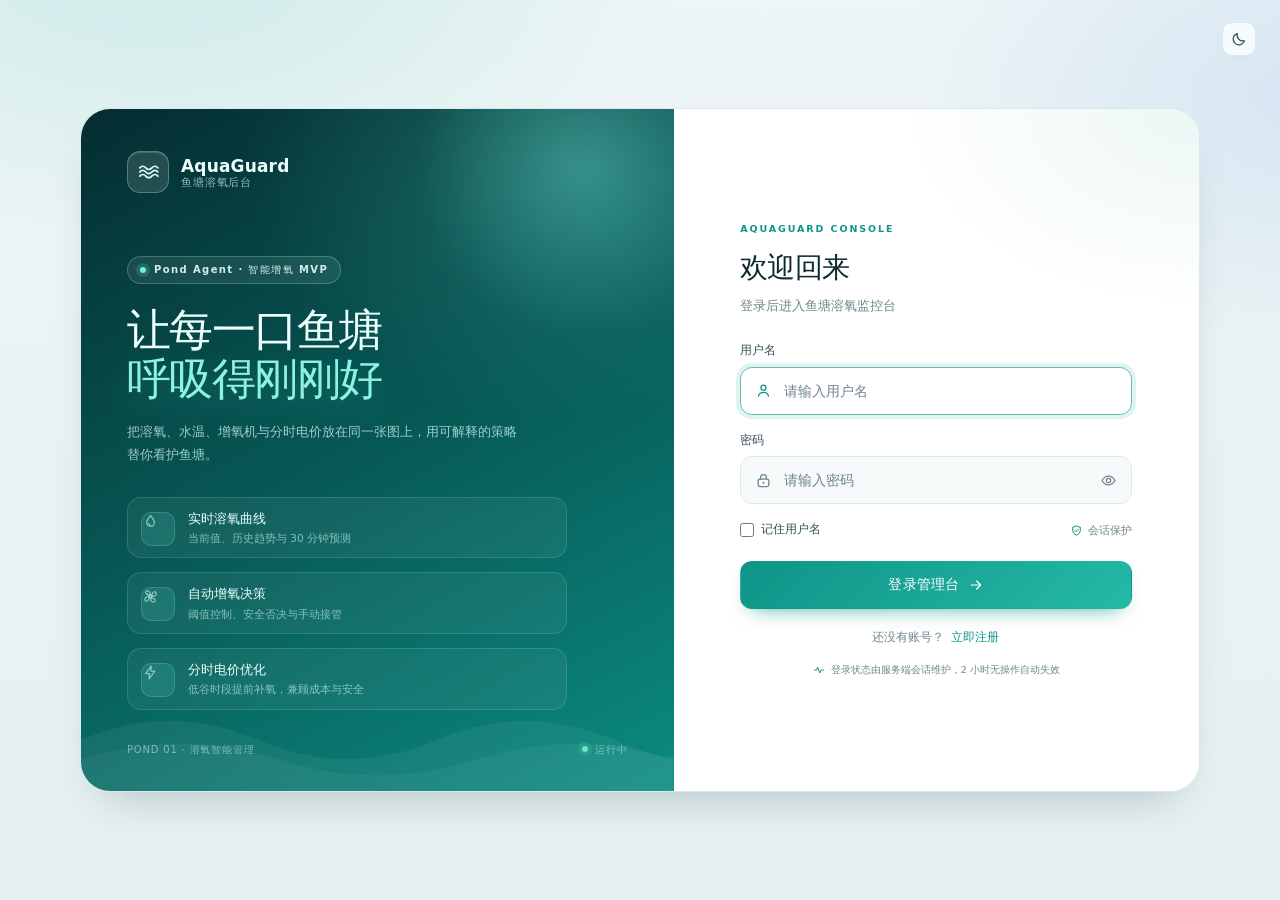
==== commit 458192d5: "feat(auth): user self-registration - 新增 POST /api/auth/register，注册成功即建立会话，前端无需二次登录 - 校验：用户名 3-32 位（字" ====
--- a/src/main/resources/static/login.html
+++ b/src/main/resources/static/login.html
@@ -6,8 +6,8 @@
   <meta name="description" content="AquaGuard 鱼塘溶氧后台管理系统登录">
   <title>登录 · AquaGuard 鱼塘溶氧后台</title>
   <link rel="icon" href="assets/favicon.svg" type="image/svg+xml">
-  <link rel="stylesheet" href="assets/app.css">
-  <link rel="stylesheet" href="assets/login.css">
+  <link rel="stylesheet" href="assets/app.css?v=20261111-2">
+  <link rel="stylesheet" href="assets/login.css?v=20261112-1">
 </head>
 <body class="login-body">
   <svg xmlns="http://www.w3.org/2000/svg" class="svg-sprite" aria-hidden="true">
@@ -127,8 +127,8 @@
         <div class="login-card-head">
           <div class="login-mini-mark"><svg class="icon"><use href="#i-waves"></use></svg></div>
           <span class="login-eyebrow">AQUAGUARD CONSOLE</span>
-          <h2>欢迎回来</h2>
-          <p>登录后进入鱼塘溶氧监控台</p>
+          <h2 id="loginCardTitle">欢迎回来</h2>
+          <p id="loginCardSubtitle">登录后进入鱼塘溶氧监控台</p>
         </div>
 
         <div class="login-alert" id="loginAlert" role="alert" hidden>
@@ -173,6 +173,64 @@
           </button>
         </form>
 
+        <form id="registerForm" novalidate hidden>
+          <label class="login-field" for="regUsername">
+            <span class="login-label">用户名</span>
+            <span class="login-input">
+              <svg class="icon" aria-hidden="true"><use href="#i-user"></use></svg>
+              <input id="regUsername" name="regUsername" type="text" maxlength="32"
+                     autocomplete="username" placeholder="3-32 位，字母或数字开头" spellcheck="false" required>
+            </span>
+          </label>
+
+          <label class="login-field" for="regDisplayName">
+            <span class="login-label">显示名称 <span class="login-optional">选填</span></span>
+            <span class="login-input">
+              <svg class="icon" aria-hidden="true"><use href="#i-user"></use></svg>
+              <input id="regDisplayName" name="regDisplayName" type="text" maxlength="32"
+                     autocomplete="nickname" placeholder="默认使用用户名" spellcheck="false">
+            </span>
+          </label>
+
+          <label class="login-field" for="regPassword">
+            <span class="login-label">密码</span>
+            <span class="login-input">
+              <svg class="icon" aria-hidden="true"><use href="#i-lock"></use></svg>
+              <input id="regPassword" name="regPassword" type="password" maxlength="64"
+                     autocomplete="new-password" placeholder="6-64 位密码" required>
+              <button class="pwd-toggle" id="regPwdToggle" type="button"
+                      aria-label="显示密码" aria-pressed="false" title="显示密码">
+                <svg class="icon"><use href="#i-eye"></use></svg>
+              </button>
+            </span>
+          </label>
+
+          <label class="login-field" for="regConfirm">
+            <span class="login-label">确认密码</span>
+            <span class="login-input">
+              <svg class="icon" aria-hidden="true"><use href="#i-lock"></use></svg>
+              <input id="regConfirm" name="regConfirm" type="password" maxlength="64"
+                     autocomplete="new-password" placeholder="请再次输入密码" required>
+              <button class="pwd-toggle" id="regConfirmToggle" type="button"
+                      aria-label="显示密码" aria-pressed="false" title="显示密码">
+                <svg class="icon"><use href="#i-eye"></use></svg>
+              </button>
+            </span>
+          </label>
+
+          <p class="login-hint">注册后自动登录并进入监控台，新账号角色为操作员。</p>
+
+          <button class="btn primary login-submit" id="registerBtn" type="submit">
+            <span class="login-submit-text">注册并进入</span>
+            <svg class="icon login-submit-arrow" aria-hidden="true"><use href="#i-arrow-right"></use></svg>
+          </button>
+        </form>
+
+        <p class="login-switch">
+          <span id="switchHint">还没有账号？</span>
+          <button class="login-link" id="switchModeBtn" type="button">立即注册</button>
+        </p>
+
         <p class="login-foot">
           <svg class="icon"><use href="#i-activity"></use></svg>
           登录状态由服务端会话维护，2 小时无操作自动失效
@@ -181,8 +239,8 @@
     </section>
   </main>
 
-  <script src="assets/api.js"></script>
-  <script src="assets/ui.js"></script>
-  <script src="assets/login.js"></script>
+  <script src="assets/api.js?v=20261112-1"></script>
+  <script src="assets/ui.js?v=20261105-1"></script>
+  <script src="assets/login.js?v=20261112-1"></script>
 </body>
 </html>
--- a/src/main/resources/static/assets/app.css
+++ b/src/main/resources/static/assets/app.css
@@ -44,7 +44,10 @@
   --chart-floor: #df5252;
   --chart-on: #dd9a2e;
   --chart-off: #2a9f70;
+  --chart-temperature: #d9772e;
   --chart-now: #103a41;
+  --chart-selection: rgba(37, 185, 167, 0.16);
+  --chart-selection-line: rgba(11, 139, 128, 0.58);
   --aerator-band: rgba(15, 159, 146, 0.07);
   --price-peak: #df5252;
   --price-flat: #dd9a2e;
@@ -89,7 +92,10 @@
   --chart-floor: #f47171;
   --chart-on: #f1b85a;
   --chart-off: #4dd696;
+  --chart-temperature: #f2a35e;
   --chart-now: #d8ecee;
+  --chart-selection: rgba(49, 196, 179, 0.15);
+  --chart-selection-line: rgba(70, 216, 197, 0.62);
   --aerator-band: rgba(58, 201, 184, 0.08);
   --price-peak: #f47171;
   --price-flat: #f1b85a;
@@ -217,6 +223,8 @@
 .pond-chip strong { font-size: 12.5px; color: #eafafa; font-weight: 650; }
 .pond-chip span:last-child { font-size: 10.5px; color: #7fa4ab; }
 
+.sidebar-pond-switch { display: none; }
+
 .pond-pulse {
   width: 8px;
   height: 8px;
@@ -492,7 +500,7 @@
   width: 100%;
   max-width: 1520px;
   margin: 0 auto;
-  padding: 26px 28px 48px;
+  padding: 26px 28px 92px;
   flex: 1;
 }
 
@@ -927,6 +935,21 @@
 }
 .metric-foot .muted { overflow: hidden; text-overflow: ellipsis; white-space: nowrap; }
 
+.metric-extra {
+  position: relative;
+  z-index: 1;
+  display: flex;
+  flex-direction: column;
+  align-items: flex-start;
+  gap: 2px;
+  margin-top: 4px;
+  color: var(--muted);
+  font-size: 10px;
+  line-height: 1.35;
+  font-variant-numeric: tabular-nums;
+}
+.metric-extra span { overflow: hidden; text-overflow: ellipsis; white-space: nowrap; }
+
 .do-meter {
   position: relative;
   height: 7px;
@@ -996,6 +1019,7 @@
 .lg .line.floor { background: var(--chart-floor); height: 1.5px; }
 .lg .line.on { background: var(--chart-on); height: 1.5px; }
 .lg .line.off { background: var(--chart-off); height: 1.5px; }
+.lg .line.temperature { background: repeating-linear-gradient(90deg, var(--chart-temperature) 0 4px, transparent 4px 7px); }
 .lg .swatch { display: inline-block; width: 12px; height: 10px; border-radius: 3px; background: var(--aerator-band); border: 1px solid color-mix(in srgb, var(--chart-history) 22%, transparent); }
 
 .chart-wrap {
@@ -1004,7 +1028,82 @@
   min-height: 330px;
   width: 100%;
 }
-.chart-wrap canvas { display: block; width: 100%; height: 100%; }
+.chart-wrap canvas { display: block; width: 100%; height: 100%; cursor: crosshair; touch-action: pan-y; }
+
+.chart-drag-hint {
+  display: inline-flex;
+  align-items: center;
+  gap: 5px;
+  margin-left: auto;
+  padding: 2px 8px;
+  border: 1px dashed color-mix(in srgb, var(--primary) 42%, var(--border));
+  border-radius: 999px;
+  color: var(--primary-strong);
+  font-size: 10px;
+  font-weight: 600;
+  white-space: nowrap;
+}
+.chart-drag-hint .icon { width: 11px; height: 11px; }
+
+.chart-range-bar {
+  display: flex;
+  align-items: center;
+  gap: 6px;
+  margin: 0 0 10px;
+  padding: 5px 6px 5px 10px;
+  border: 1px solid color-mix(in srgb, var(--primary) 30%, var(--border));
+  border-radius: 10px;
+  background: color-mix(in srgb, var(--primary) 7%, var(--surface));
+  animation: chartRangeIn 0.18s ease both;
+}
+.chart-range-bar[hidden] { display: none; }
+.chart-range-label {
+  flex: 1;
+  min-width: 0;
+  overflow: hidden;
+  text-overflow: ellipsis;
+  white-space: nowrap;
+  color: var(--ink-2);
+  font-size: 10.5px;
+  font-variant-numeric: tabular-nums;
+}
+.chart-range-ask {
+  display: inline-flex;
+  align-items: center;
+  gap: 4px;
+  height: 25px;
+  padding: 0 10px;
+  border: 1px solid transparent;
+  border-radius: 999px;
+  background: var(--primary);
+  color: #fff;
+  font: inherit;
+  font-size: 10.5px;
+  font-weight: 650;
+  cursor: pointer;
+  transition: background 0.15s, transform 0.15s;
+}
+.chart-range-ask .icon { width: 12px; height: 12px; }
+.chart-range-ask:hover { background: var(--primary-strong); transform: translateY(-1px); }
+.chart-range-ask:active { transform: translateY(0); }
+.chart-range-clear {
+  display: inline-grid;
+  place-items: center;
+  width: 24px;
+  height: 24px;
+  border: 0;
+  border-radius: 7px;
+  background: transparent;
+  color: var(--muted);
+  cursor: pointer;
+}
+.chart-range-clear .icon { width: 13px; height: 13px; }
+.chart-range-clear:hover { background: var(--surface-3); color: var(--ink); }
+
+@keyframes chartRangeIn {
+  from { opacity: 0; transform: translateY(-3px); }
+  to { opacity: 1; transform: translateY(0); }
+}
 
 .chart-tooltip {
   position: absolute;
@@ -1700,7 +1799,7 @@
   height: 210px;
   margin-top: 10px;
 }
-.compare-chart-wrap canvas { display: block; width: 100%; height: 100%; }
+.compare-chart-wrap canvas { display: block; width: 100%; height: 100%; cursor: crosshair; touch-action: pan-y; }
 
 .ponds-layout {
   display: grid;
@@ -1806,6 +1905,200 @@
     animation-iteration-count: 1 !important;
     transition-duration: 0.01ms !important;
   }
+}
+
+/* --------------------------------------------------------------------------
+   登录后水域背景：呼应登录页的深青故事面板
+   -------------------------------------------------------------------------- */
+
+.app-body {
+  background:
+    radial-gradient(1100px 620px at 10% -10%, rgba(37, 185, 167, 0.26), transparent 62%),
+    radial-gradient(1000px 560px at 96% 2%, rgba(47, 127, 224, 0.16), transparent 60%),
+    radial-gradient(900px 620px at 50% 112%, rgba(11, 139, 128, 0.22), transparent 64%),
+    linear-gradient(168deg, #e4f5f3 0%, #d5ecec 38%, #cfe6e8 68%, #dcefee 100%);
+  background-attachment: fixed;
+}
+
+.aqua-backdrop {
+  position: fixed;
+  inset: 0;
+  z-index: 0;
+  overflow: hidden;
+  pointer-events: none;
+}
+
+.app { position: relative; z-index: 1; }
+
+.aqua-glow {
+  position: absolute;
+  display: block;
+  border-radius: 50%;
+}
+
+.aqua-glow-a {
+  width: 860px;
+  height: 620px;
+  top: -320px;
+  left: -220px;
+  background: radial-gradient(closest-side, rgba(37, 185, 167, 0.3), transparent 70%);
+}
+
+.aqua-glow-b {
+  width: 980px;
+  height: 660px;
+  top: -300px;
+  right: -320px;
+  background: radial-gradient(closest-side, rgba(47, 127, 224, 0.18), transparent 70%);
+}
+
+.aqua-waves {
+  position: absolute;
+  left: 0;
+  right: 0;
+  bottom: -1px;
+  width: 100%;
+  height: clamp(170px, 26vh, 300px);
+}
+
+.wave-a { fill: rgba(7, 93, 89, 0.1); }
+.wave-b { fill: rgba(37, 185, 167, 0.11); }
+.wave-c { fill: rgba(5, 45, 49, 0.055); }
+.wave-line { fill: none; stroke: rgba(11, 139, 128, 0.25); stroke-width: 1.4; }
+
+.aqua-bubbles { position: absolute; inset: 0; }
+
+.aqua-bubbles span {
+  position: absolute;
+  bottom: -46px;
+  width: 12px;
+  height: 12px;
+  border-radius: 50%;
+  border: 1px solid rgba(11, 139, 128, 0.22);
+  background: radial-gradient(circle at 32% 30%, rgba(255, 255, 255, 0.9), rgba(37, 185, 167, 0.14) 62%, transparent 72%);
+  opacity: 0;
+  animation: bubbleRise 24s linear infinite;
+}
+
+.aqua-bubbles span:nth-child(1) { left: 7%; width: 13px; height: 13px; animation-delay: -3s; }
+.aqua-bubbles span:nth-child(2) { left: 21%; width: 7px; height: 7px; animation-duration: 19s; animation-delay: -11s; }
+.aqua-bubbles span:nth-child(3) { left: 42%; width: 20px; height: 20px; animation-duration: 31s; animation-delay: -17s; }
+.aqua-bubbles span:nth-child(4) { left: 61%; width: 9px; height: 9px; animation-duration: 22s; animation-delay: -7s; }
+.aqua-bubbles span:nth-child(5) { left: 79%; width: 16px; height: 16px; animation-duration: 28s; animation-delay: -21s; }
+.aqua-bubbles span:nth-child(6) { left: 92%; width: 8px; height: 8px; animation-duration: 20s; animation-delay: -14s; }
+
+@keyframes bubbleRise {
+  0% { transform: translate3d(0, 0, 0) scale(0.8); opacity: 0; }
+  10% { opacity: 0.6; }
+  75% { opacity: 0.34; }
+  100% { transform: translate3d(18px, -108vh, 0) scale(1.05); opacity: 0; }
+}
+
+/* 顶栏：深青玻璃带，与登录页右侧故事面板同色系 */
+.topbar {
+  color: #eafffb;
+  background:
+    radial-gradient(560px 120px at 18% -30%, rgba(120, 255, 235, 0.2), transparent 70%),
+    linear-gradient(118deg, rgba(5, 45, 49, 0.96) 0%, rgba(7, 74, 71, 0.93) 50%, rgba(8, 60, 64, 0.95) 100%);
+  border-bottom: 1px solid rgba(255, 255, 255, 0.09);
+  box-shadow: 0 18px 40px -34px rgba(3, 30, 34, 0.9);
+  backdrop-filter: blur(20px) saturate(1.25);
+}
+
+.topbar .topbar-eyebrow { color: #6fe9d9; }
+.topbar-loc strong { color: #f2fffd; }
+
+.topbar .pond-switch,
+.topbar .conn-pill,
+.topbar .top-pill,
+.topbar .user-chip,
+.topbar .icon-btn {
+  background: rgba(255, 255, 255, 0.085);
+  border-color: rgba(255, 255, 255, 0.17);
+  color: #e2faf6;
+  box-shadow: inset 0 1px 0 rgba(255, 255, 255, 0.06);
+}
+
+.topbar .pond-switch > .icon { color: #77e8d8; }
+.topbar .pond-select { color: #f2fffd; }
+.topbar .pond-select:disabled { color: #a7cbc8; }
+.topbar .pond-select option { color: #102a30; background: #ffffff; }
+
+.topbar .top-pill .icon { color: #9fd8d3; }
+.topbar .user-meta strong { color: #f3fffd; }
+.topbar .user-meta span { color: #a9d3d0; }
+.topbar .user-avatar { color: #04231f; }
+
+.topbar .conn-pill.online .dot { box-shadow: 0 0 0 4px rgba(72, 207, 140, 0.16); }
+.topbar .conn-pill.offline { color: #ffb1b1; border-color: rgba(244, 113, 113, 0.42); }
+.topbar .top-pill.paused { color: #ffd189; border-color: rgba(240, 176, 74, 0.4); }
+
+.topbar .icon-btn:hover {
+  background: rgba(120, 255, 235, 0.17);
+  border-color: rgba(120, 255, 235, 0.34);
+  color: #ffffff;
+}
+
+.topbar .logout-btn:hover {
+  background: rgba(244, 113, 113, 0.17);
+  border-color: rgba(244, 113, 113, 0.4);
+  color: #ffe3e3;
+}
+
+/* 内容卡片：轻微透亮的水玻璃，让背景水光透出来 */
+.card {
+  background: linear-gradient(180deg, rgba(255, 255, 255, 0.96) 0%, rgba(249, 253, 253, 0.89) 100%);
+  border-color: rgba(198, 228, 228, 0.92);
+  box-shadow:
+    inset 0 1px 0 rgba(255, 255, 255, 0.9),
+    0 2px 3px rgba(5, 58, 62, 0.03),
+    0 22px 44px -34px rgba(5, 58, 62, 0.55);
+}
+
+/* 侧栏：加入一层登录页同款的青绿光晕 */
+.app-body .sidebar {
+  background:
+    radial-gradient(460px 320px at 18% -4%, rgba(120, 255, 235, 0.2), transparent 62%),
+    radial-gradient(360px 440px at 112% 44%, rgba(37, 185, 167, 0.16), transparent 66%),
+    linear-gradient(168deg, #052d31 0%, #075552 56%, #062a31 100%);
+  border-right-color: rgba(255, 255, 255, 0.08);
+}
+
+/* 深色主题：把水光换成夜间水域 */
+[data-theme="dark"] .app-body {
+  background:
+    radial-gradient(1100px 620px at 10% -10%, rgba(49, 196, 179, 0.16), transparent 62%),
+    radial-gradient(1000px 560px at 96% 2%, rgba(78, 111, 220, 0.14), transparent 60%),
+    radial-gradient(900px 620px at 50% 112%, rgba(17, 160, 148, 0.18), transparent 64%),
+    linear-gradient(168deg, #06171c 0%, #062127 52%, #041216 100%);
+  background-attachment: fixed;
+}
+
+[data-theme="dark"] .aqua-glow-a { background: radial-gradient(closest-side, rgba(49, 196, 179, 0.2), transparent 70%); }
+[data-theme="dark"] .aqua-glow-b { background: radial-gradient(closest-side, rgba(78, 111, 220, 0.17), transparent 70%); }
+[data-theme="dark"] .wave-a { fill: rgba(49, 196, 179, 0.07); }
+[data-theme="dark"] .wave-b { fill: rgba(49, 196, 179, 0.09); }
+[data-theme="dark"] .wave-c { fill: rgba(2, 12, 15, 0.35); }
+[data-theme="dark"] .wave-line { stroke: rgba(70, 216, 197, 0.2); }
+[data-theme="dark"] .aqua-bubbles span {
+  border-color: rgba(70, 216, 197, 0.24);
+  background: radial-gradient(circle at 32% 30%, rgba(255, 255, 255, 0.5), rgba(49, 196, 179, 0.16) 62%, transparent 72%);
+}
+
+[data-theme="dark"] .topbar {
+  background:
+    radial-gradient(560px 120px at 18% -30%, rgba(120, 255, 235, 0.1), transparent 70%),
+    linear-gradient(118deg, rgba(3, 22, 26, 0.97) 0%, rgba(5, 45, 49, 0.95) 52%, rgba(4, 28, 33, 0.96) 100%);
+  border-bottom-color: rgba(255, 255, 255, 0.06);
+}
+
+[data-theme="dark"] .card {
+  background: linear-gradient(180deg, rgba(12, 36, 42, 0.94) 0%, rgba(9, 30, 35, 0.9) 100%);
+  border-color: rgba(38, 78, 86, 0.85);
+  box-shadow:
+    inset 0 1px 0 rgba(255, 255, 255, 0.04),
+    0 2px 3px rgba(0, 0, 0, 0.16),
+    0 24px 46px -34px rgba(0, 0, 0, 0.75);
 }
 
 /* --------------------------------------------------------------------------
@@ -1835,7 +2128,7 @@
   .main { margin-left: 0; }
   .menu-btn { display: inline-grid; }
   .topbar { padding: 10px 18px; }
-  .pages { padding: 20px 18px 42px; }
+  .pages { padding: 20px 18px 92px; }
   .operator-field { display: none; }
   .user-chip { max-width: none; padding-right: 5px; }
   .user-meta { display: none; }
@@ -1861,7 +2154,7 @@
 
 @media (max-width: 520px) {
   .metrics { grid-template-columns: 1fr; }
-  .pages { padding: 16px 13px 36px; }
+  .pages { padding: 16px 13px calc(96px + env(safe-area-inset-bottom)); }
   .topbar { padding: 9px 13px; gap: 10px; }
   .user-chip { display: none; }
   .card { padding: 16px; border-radius: 16px; }
@@ -1873,6 +2166,39 @@
   .clock-meta { gap: 8px; }
   .toast-root { top: 10px; right: 10px; left: 10px; max-width: none; }
   .toast { width: 100%; }
+
+  /* 手机端：保留鱼塘切换入口，放大触控目标与表单控件 */
+  .sidebar-pond-switch {
+    display: flex;
+    flex-direction: column;
+    gap: 3px;
+    margin: -8px 4px 14px;
+    padding: 10px 12px;
+    border: 1px solid rgba(255, 255, 255, 0.07);
+    border-radius: 12px;
+    background: rgba(255, 255, 255, 0.055);
+  }
+  .sidebar-pond-switch > span {
+    color: #7fa4ab;
+    font-size: 10px;
+    letter-spacing: 0.08em;
+  }
+  .sidebar-pond-switch .pond-select {
+    width: 100%;
+    max-width: none;
+    padding: 3px 0;
+    color: #eafafa;
+    font-size: 13.5px;
+  }
+  .nav-item { padding: 12px; font-size: 14px; }
+  .topbar .icon-btn { width: 38px; height: 38px; }
+  .filters .field { flex: 1 1 calc(50% - 6px); min-width: 0; }
+  .filters .field .input { height: 40px; font-size: 14px; }
+  .input, select.input { font-size: 14px; }
+  .table-wrap { -webkit-overflow-scrolling: touch; }
+  .sidebar { padding-bottom: env(safe-area-inset-bottom); }
+  .assistant-fab { right: 14px; bottom: calc(14px + env(safe-area-inset-bottom)); }
+  .assistant-panel { padding-bottom: env(safe-area-inset-bottom); }
 }
 
 /* ==========================================================================
@@ -2137,3 +2463,179 @@
   .assistant-bubble { max-width: 88%; }
   .assistant-tool-summary { max-width: 140px; }
 }
+
+/* --------------------------------------------------------------------------
+   全局命令面板（Ctrl + K）
+   -------------------------------------------------------------------------- */
+
+.command-layer {
+  position: fixed;
+  inset: 0;
+  z-index: 95;
+  display: flex;
+  align-items: flex-start;
+  justify-content: center;
+  padding: clamp(48px, 12vh, 132px) 16px 20px;
+  background: rgba(3, 18, 22, 0.46);
+  -webkit-backdrop-filter: blur(7px);
+  backdrop-filter: blur(7px);
+  overscroll-behavior: contain;
+  animation: commandFadeIn 0.16s ease both;
+}
+.command-layer[hidden] { display: none; }
+.command-backdrop { position: absolute; inset: 0; }
+
+.command-dialog {
+  position: relative;
+  display: flex;
+  flex-direction: column;
+  width: min(660px, 100%);
+  max-height: min(640px, 74vh);
+  overflow: hidden;
+  border: 1px solid var(--border-strong);
+  border-radius: 18px;
+  background: var(--surface);
+  box-shadow:
+    0 1px 0 rgba(255, 255, 255, 0.06) inset,
+    0 48px 100px -36px rgba(2, 16, 20, 0.72);
+  animation: commandPopIn 0.2s cubic-bezier(0.22, 1, 0.36, 1) both;
+}
+
+.command-search {
+  display: flex;
+  align-items: center;
+  gap: 10px;
+  flex: none;
+  padding: 15px 16px;
+  border-bottom: 1px solid var(--border);
+  background: var(--surface);
+}
+.command-search .icon { width: 18px; height: 18px; color: var(--primary-strong); }
+.command-search input {
+  flex: 1;
+  min-width: 0;
+  border: 0;
+  outline: none;
+  background: transparent;
+  color: var(--ink);
+  font: inherit;
+  font-size: 15px;
+  letter-spacing: 0.01em;
+}
+.command-search input::placeholder { color: var(--muted); }
+.command-search kbd {
+  flex: none;
+  padding: 4px 7px;
+  border: 1px solid var(--border);
+  border-bottom-width: 2px;
+  border-radius: 6px;
+  background: var(--surface-2);
+  color: var(--muted);
+  font-family: inherit;
+  font-size: 10px;
+  font-weight: 650;
+}
+
+.command-list {
+  flex: 1;
+  min-height: 130px;
+  overflow-y: auto;
+  padding: 8px;
+  background: var(--surface);
+  scrollbar-width: thin;
+  scrollbar-color: var(--border-strong) transparent;
+}
+.command-group {
+  margin: 8px 8px 4px;
+  color: var(--muted);
+  font-size: 9.5px;
+  font-weight: 700;
+  letter-spacing: 0.13em;
+  text-transform: uppercase;
+}
+.command-group:first-child { margin-top: 2px; }
+
+.command-item {
+  display: flex;
+  align-items: center;
+  gap: 10px;
+  width: 100%;
+  padding: 9px 10px;
+  border: 1px solid transparent;
+  border-radius: 10px;
+  background: transparent;
+  color: var(--ink);
+  font: inherit;
+  text-align: left;
+  cursor: pointer;
+  transition: background 0.12s, border-color 0.12s;
+}
+.command-item > .icon { width: 16px; height: 16px; color: var(--muted); transition: color 0.12s; }
+.command-item-main { display: flex; flex-direction: column; gap: 2px; flex: 1; min-width: 0; }
+.command-item-main strong {
+  overflow: hidden;
+  text-overflow: ellipsis;
+  white-space: nowrap;
+  font-size: 12.5px;
+  font-weight: 600;
+}
+.command-item-main > span {
+  overflow: hidden;
+  text-overflow: ellipsis;
+  white-space: nowrap;
+  color: var(--muted);
+  font-size: 10.5px;
+}
+.command-item.active {
+  border-color: color-mix(in srgb, var(--primary) 28%, var(--border));
+  background: var(--primary-soft);
+}
+.command-item.active > .icon,
+.command-item.active .command-item-main strong { color: var(--primary-strong); }
+.command-item.active .command-item-main > span { color: color-mix(in srgb, var(--primary-strong) 72%, var(--muted)); }
+.command-tag {
+  flex: none;
+  padding: 2px 6px;
+  border: 1px solid color-mix(in srgb, var(--danger) 26%, var(--border));
+  border-radius: 999px;
+  background: var(--danger-soft);
+  color: var(--danger);
+  font-size: 9px;
+  font-weight: 650;
+}
+
+.command-foot {
+  display: flex;
+  align-items: center;
+  gap: 12px;
+  flex: none;
+  padding: 8px 14px;
+  border-top: 1px solid var(--border);
+  background: var(--surface-2);
+  color: var(--muted);
+  font-size: 10px;
+}
+.command-count { margin-left: auto; font-variant-numeric: tabular-nums; }
+
+@keyframes commandFadeIn {
+  from { opacity: 0; }
+  to { opacity: 1; }
+}
+@keyframes commandPopIn {
+  from { opacity: 0; transform: translateY(-8px) scale(0.985); }
+  to { opacity: 1; transform: translateY(0) scale(1); }
+}
+
+@media (max-width: 620px) {
+  .command-layer { padding: 9vh 10px 10px; }
+  .command-dialog { max-height: 80vh; border-radius: 15px; }
+  .command-search { padding: 13px 13px; gap: 8px; }
+  .command-search input { font-size: 16px; }
+  .command-item { padding: 10px 9px; }
+  .command-foot { padding: 7px 11px; }
+  .command-foot span:not(.command-count) { display: none; }
+  .chart-drag-hint { margin-left: 0; }
+  .chart-range-bar { flex-wrap: wrap; }
+  .chart-range-label { flex-basis: 100%; white-space: normal; }
+}
+
--- a/src/main/resources/static/assets/login.css
+++ b/src/main/resources/static/assets/login.css
@@ -451,6 +451,46 @@
 
 .login-foot .icon { width: 12px; height: 12px; color: var(--success); }
 
+/* -------------------------------- 注册模式 -------------------------------- */
+
+.login-optional {
+  margin-left: 4px;
+  font-size: 9.5px;
+  font-weight: 500;
+  color: var(--muted);
+}
+
+.login-hint {
+  margin: -3px 0 16px;
+  font-size: 10.5px;
+  line-height: 1.6;
+  color: var(--muted);
+}
+
+.login-switch {
+  display: flex;
+  align-items: center;
+  justify-content: center;
+  gap: 5px;
+  margin-top: 18px;
+  font-size: 11.5px;
+  color: var(--muted);
+}
+
+.login-link {
+  padding: 2px;
+  border: 0;
+  background: transparent;
+  color: var(--primary);
+  font-size: 11.5px;
+  font-weight: 700;
+  cursor: pointer;
+}
+
+.login-link:hover { color: var(--primary-strong); text-decoration: underline; }
+
+.login-switch + .login-foot { margin-top: 14px; }
+
 /* --------------------------------- 响应式 --------------------------------- */
 
 @media (max-width: 1040px) {
